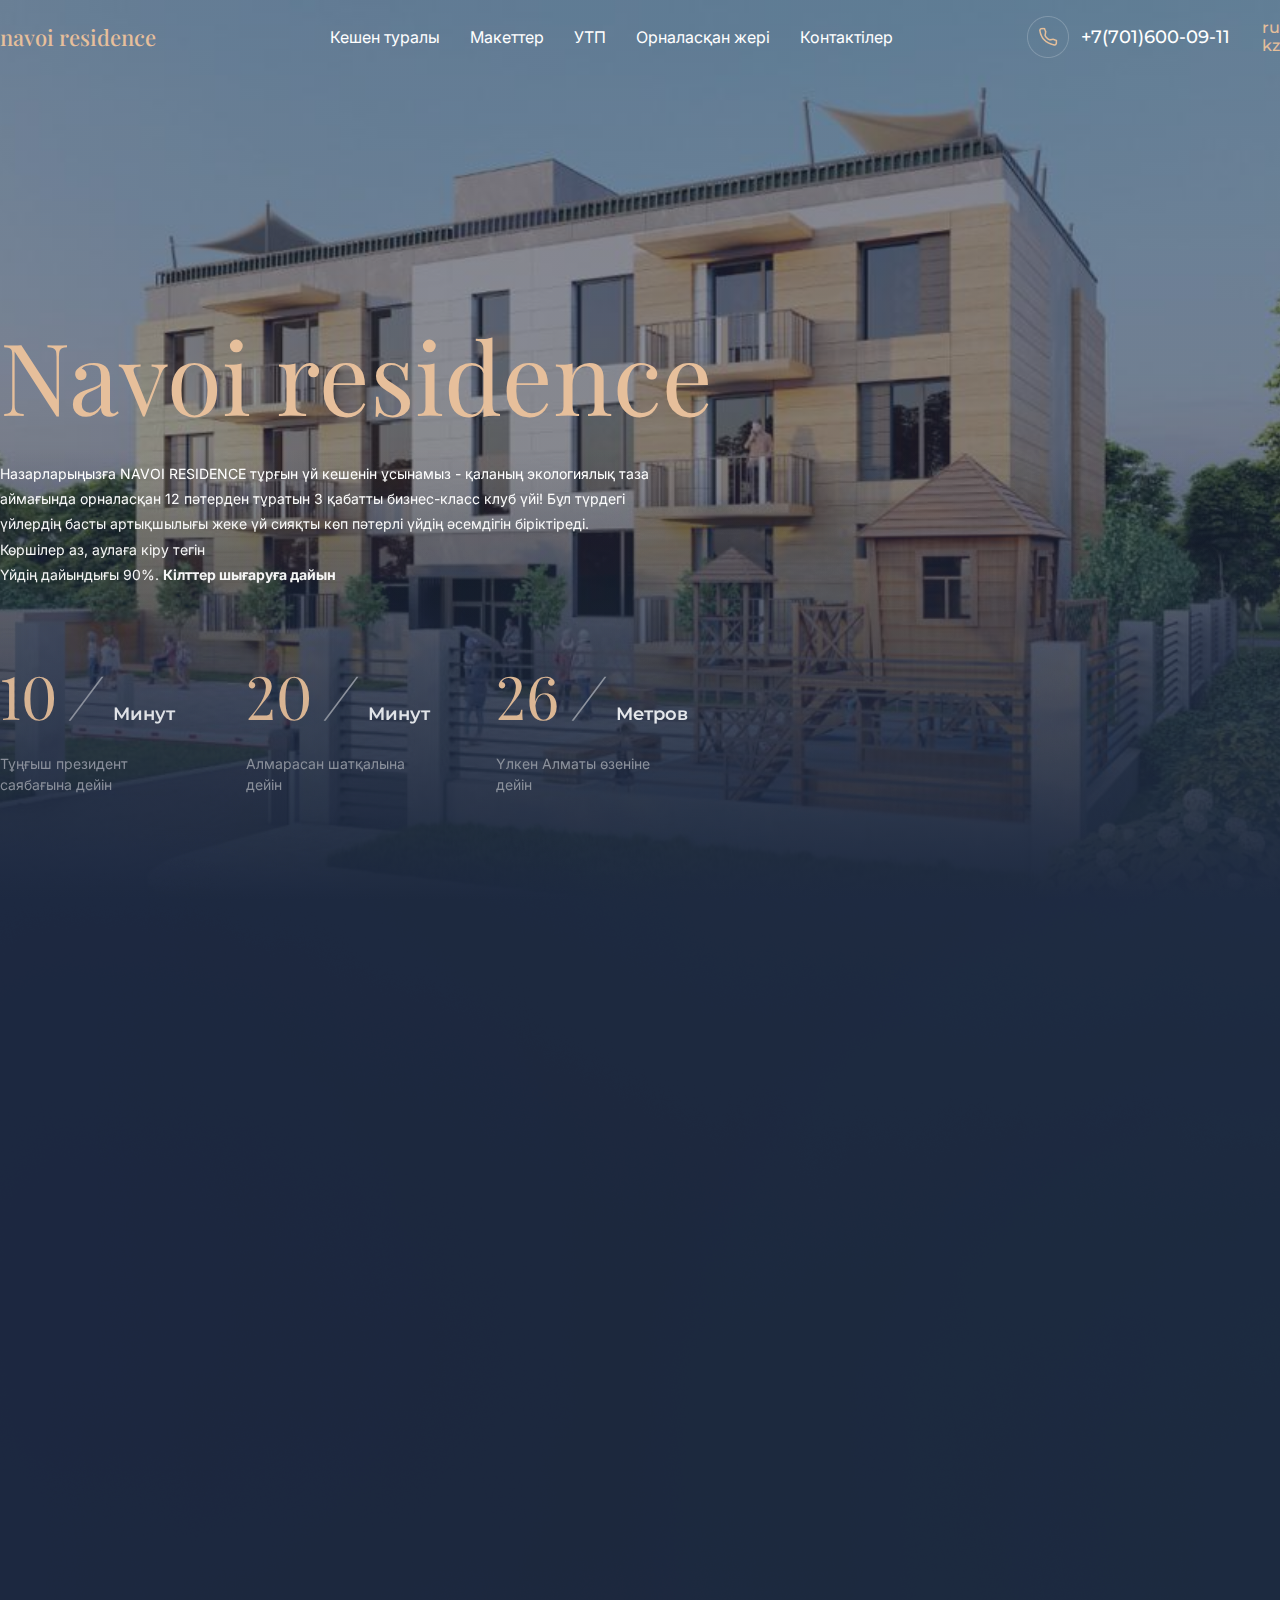
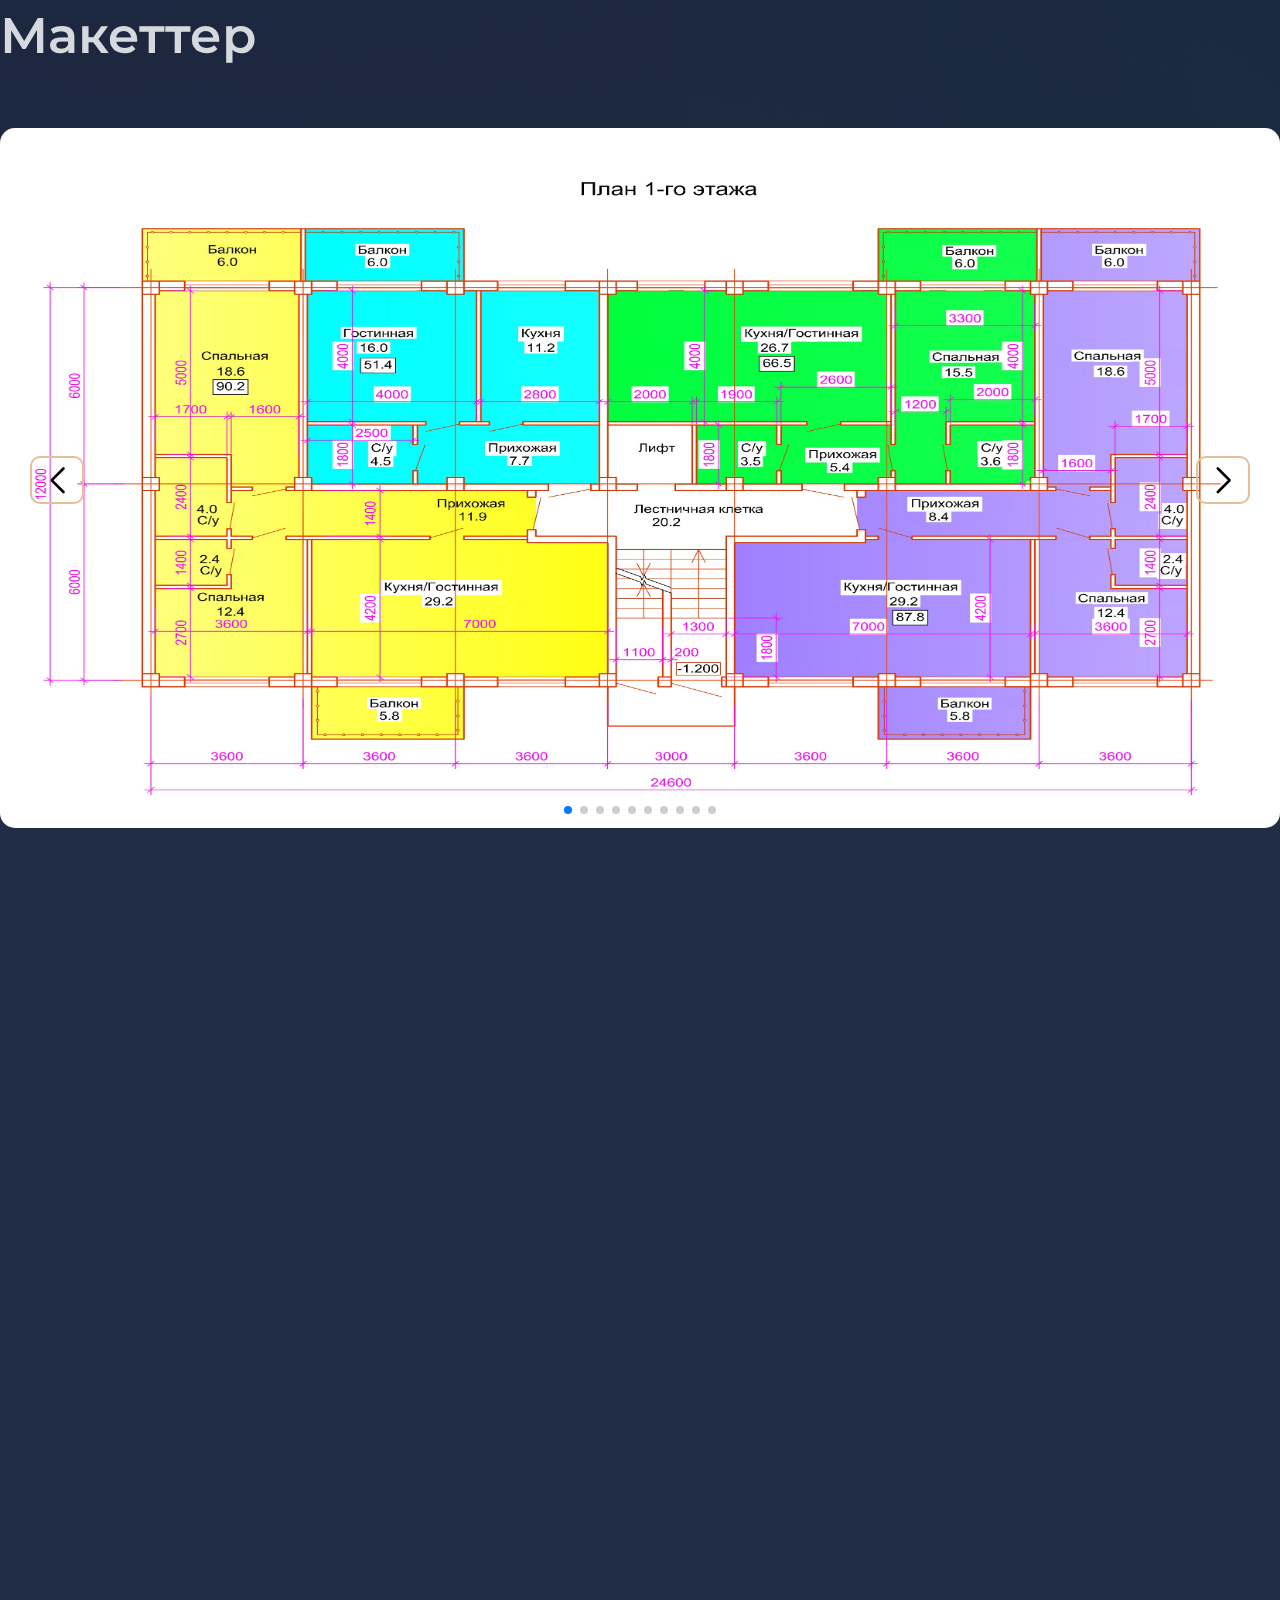
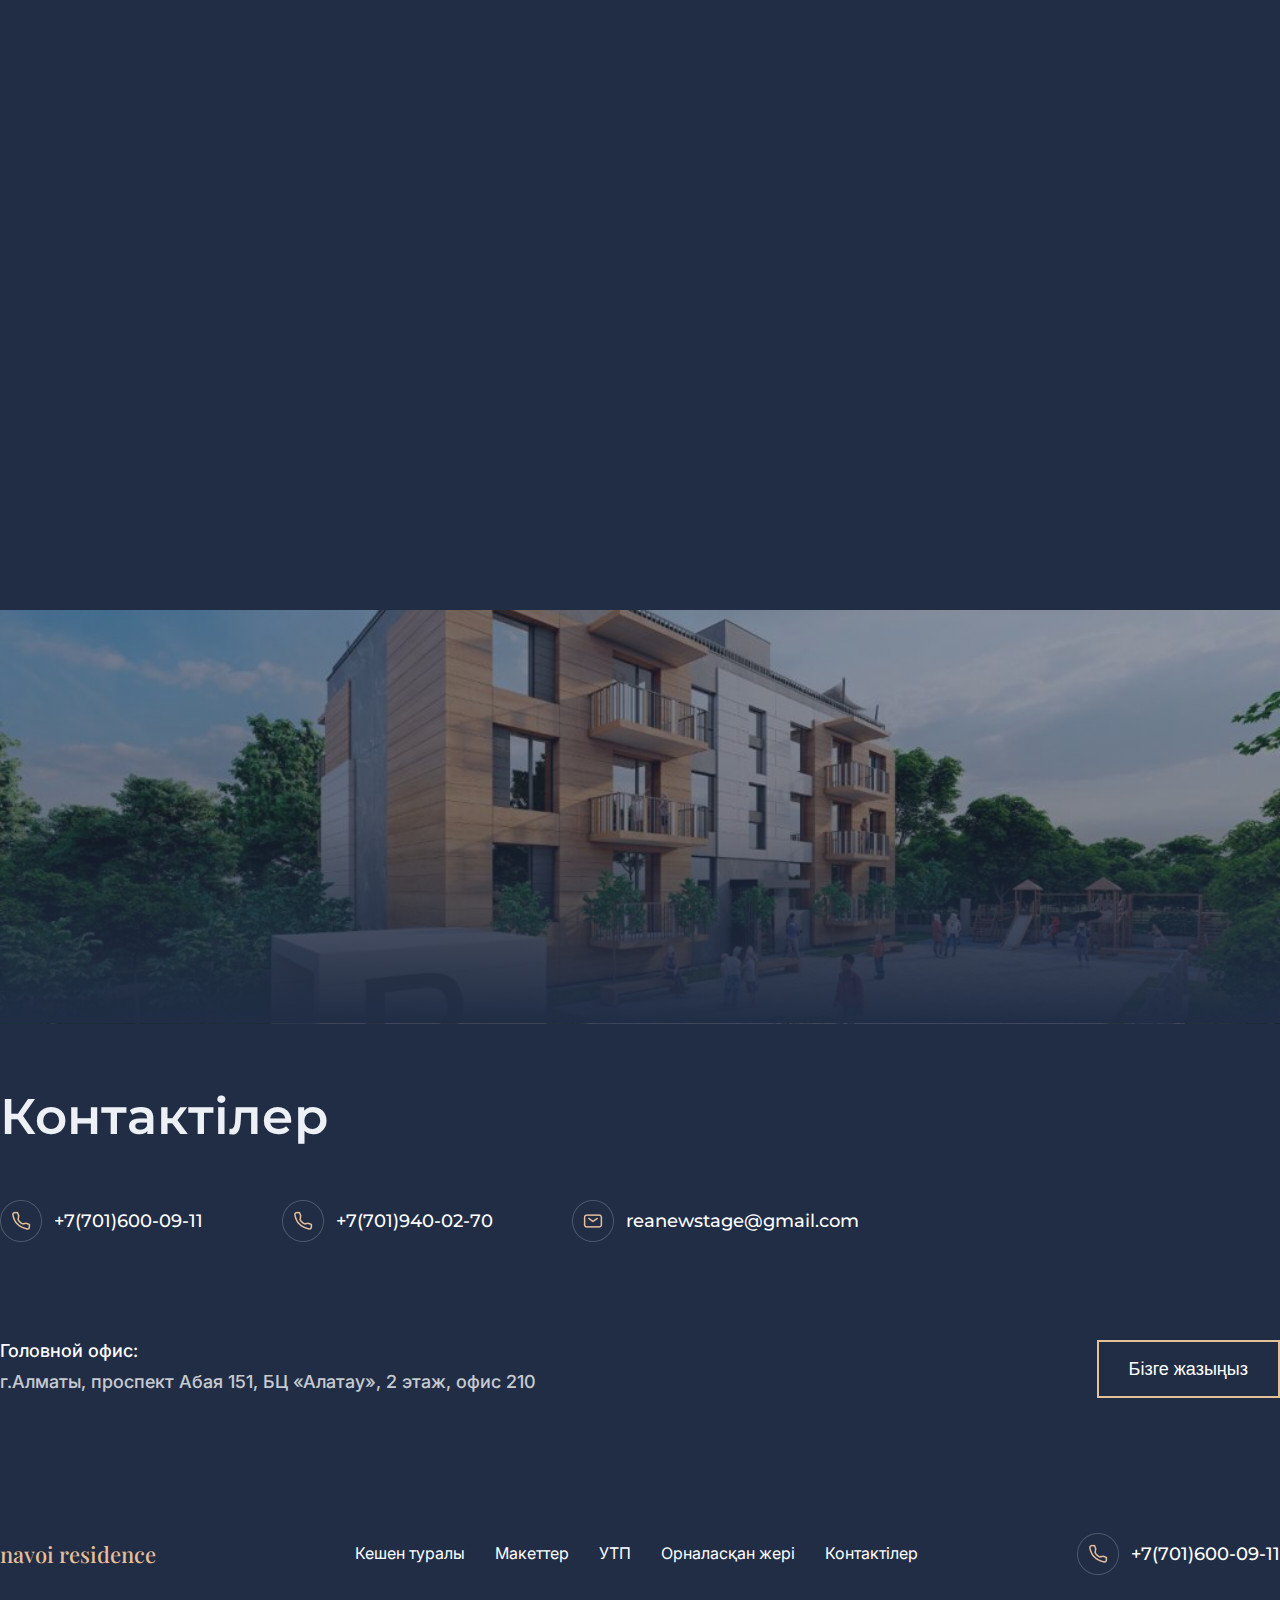
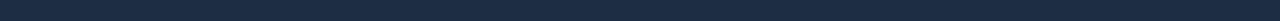
==== indexkz.html @ 72c6cd21 "Add files via upload" ====
<!DOCTYPE html>
<html lang="ru">
<head>
    <meta charset="UTF-8">
    <meta http-equiv="X-UA-Compatible" content="IE=edge">
    <meta name="viewport" content="width=device-width, initial-scale=1.0">
    <title>Жк Navoi residence</title>
    <link href="https://cdn.jsdelivr.net/npm/bootstrap@5.3.0-alpha1/dist/css/bootstrap.min.css" rel="stylesheet" integrity="sha384-GLhlTQ8iRABdZLl6O3oVMWSktQOp6b7In1Zl3/Jr59b6EGGoI1aFkw7cmDA6j6gD" crossorigin="anonymous">
    <link rel="stylesheet" href="https://cdnjs.cloudflare.com/ajax/libs/font-awesome/6.3.0/css/all.min.css" integrity="sha512-SzlrxWUlpfuzQ+pcUCosxcglQRNAq/DZjVsC0lE40xsADsfeQoEypE+enwcOiGjk/bSuGGKHEyjSoQ1zVisanQ==" crossorigin="anonymous" referrerpolicy="no-referrer" />
    <link rel="stylesheet" href="https://cdn.jsdelivr.net/npm/swiper@8/swiper-bundle.min.css"/>
    <link href="https://unpkg.com/aos@2.3.1/dist/aos.css" rel="stylesheet">
    <!--CSS-->
    <link rel="stylesheet" href="./css/main.css">
    <link rel="stylesheet" href="./sourse/css/index.css">
    <link rel="stylesheet" href="./css/inexkz.css">

</head>
<body>
    <main>
        <header>
            <div class="container">
                <div class="navbar">
                    <div class="navbar-logo">
                        <h3>navoi residence</h3>
                    </div>
                    <div class="navbar-links">
                        <ul>
                            <li><a href="#about-us">Кешен туралы</a></li>
                            <li><a href="#layouts">Макеттер</a></li>
                            <li><a href="#utp">УТП</a></li>
                            <li><a href="#map">Орналасқан жері</a></li>
                            <li><a href="#contact">Контактілер</a></li>
                        </ul>
                    </div>
                    <div class="navar-contact">
                        <img src="./img/phone-logo.png" alt="phone logo">
                        <a href="tel: +77016000911">+7(701)600-09-11</a>
                        <div class="select-lang">
                            <div class="lang-ru">
                                <a href="./index.html">ru</a>
                            </div>
                            <div class="lang-kz">
                                <a href="#">kz</a>
                            </div>    
                        </div> 
                    </div>
                </div>
                <nav class="navbar navbar-dark" aria-label="First navbar example">
                    <div class="container-fluid">
                      <a class="navbar-brand" href="#">navoi residence</a>
                      <button class="navbar-toggler collapsed" type="button" data-bs-toggle="collapse" data-bs-target="#navbarsExample01" aria-controls="navbarsExample01" aria-expanded="false" aria-label="Toggle navigation">
                        <span class="navbar-toggler-icon"></span>
                      </button>
                
                      <div class="navbar-collapse collapse" id="navbarsExample01">
                        <ul class="navbar-nav me-auto mb-2">
                          <li class="nav-item">
                            <a class="nav-link active" aria-current="page" href="#about-us">Кешен туралы</a>
                          </li>
                          <li class="nav-item">
                            <a class="nav-link" href="#layouts">Макеттер</a>
                          </li>
                          <li class="nav-item">
                            <a class="nav-link" href="#utp">УТП</a>
                          </li>
                          <li class="nav-item">
                            <a class="nav-link" href="#map">Орналасқан жері</a>
                          </li>
                          <li class="nav-item">
                            <a class="nav-link" href="#contact">Контактілер</a>
                          </li>
                            <div class="navar-contact2">
                                <div class="select-lang">
                                    <div class="lang-ru">
                                        <a href="./index.html">ru</a>
                                    </div>
                                    <div class="lang-kz">
                                        <a href="#">kz</a>
                                    </div>    
                                </div>
                            </div>
                      </div>
                    </div>
                </nav>
            </div>
        </header>

        <div class="container">
            <div class="main-content">
                <div data-aos="fade-up" data-aos-duration="1500">
                    <div class="main-text">
                        <h1>Navoi residence</h1>
                        <p>Назарларыңызға NAVOI RESIDENCE тұрғын үй кешенін ұсынамыз - қаланың экологиялық таза аймағында орналасқан 12 пәтерден тұратын 3 қабатты бизнес-класс клуб үйі! Бұл түрдегі үйлердің басты артықшылығы жеке үй сияқты көп пәтерлі үйдің әсемдігін біріктіреді. Көршілер аз, аулаға кіру тегін<br>Үйдің дайындығы 90%. <b>Кілттер шығаруға дайын</b></p>
                    </div>
                </div>    
                <div class="main-text_about" data-aos="fade-right" data-aos-duration="2000">
                    <div class="main-text-about__group">
                        <h3><span>10</span> <span>/</span> Минут</h3>
                        <p>Тұңғыш президент саябағына дейін</p>
                    </div>
                    <div class="main-text-about__group">
                        <h3><span>20</span> <span>/</span> Минут</h3>
                        <p>Алмарасан шатқалына дейін</p>
                    </div>
                    <div class="main-text-about__group">
                        <h3><span>26</span> <span>/</span> Метров</h3>
                        <p>Үлкен Алматы өзеніне дейін</p>
                    </div>
                </div>
            </div>
        </div>
    </main>

    <section id="about-us">
        <div class="container">
            <div class="title" data-aos="fade-up" data-aos-duration="700">
                <h2>Артықшылықтары</h2>
            </div>
            <div class="about-us_cards" data-aos="fade-up" data-aos-duration="700" data-aos-anchor-placement="bottom-bottom">
                <div class="about-us__card">
                    <img src="./img/parcing-icon.png" alt="">
                    <p>Үлкен жерасты тұрағы</p>
                </div>
                <div class="about-us__card">
                    <img src="./img/house-icon.png" alt="">
                    <p>Сейсмикалық төзімділік 10 балл</p>
                </div>
                <div class="about-us__card">
                    <img src="./img/height-icon.png" alt="">
                    <p>Төбенің биіктігі 3 метр</p>
                </div>
                <div class="about-us__card">
                    <img src="./img/balkon-icon.png" alt="">
                    <p>Үш қабатты әйнек</p>
                </div>
                <div class="about-us__card">
                    <img src="./img/ploshadka-icon.png" alt="">
                    <p>Балалар ойын алаңы</p>
                </div>
                <div class="about-us__card">
                    <img src="./img/lift-icon.png" alt="">
                    <p>Үнсіз жоғары жылдамдықты лифт</p>
                </div>
                <div class="about-us__card">
                    <img src="./img/parking-area.png" alt="">
                    <p>Қонақтардың тұрағы</p>
                </div>
                <div class="about-us__card">
                    <img src="./img/rooftop-icon.png" alt="">
                    <p>Крышадағы барбекю терассасы</p>
                </div>
            </div>
            <div class="about-us_cards2">
                <div class="about-us__card">
                    <img src="./img/parcing-icon.png" alt="">
                    <p>Үлкен жерасты тұрағы</p>
                </div>
                <div class="about-us__card">
                    <img src="./img/house-icon.png" alt="">
                    <p>Сейсмикалық төзімділік 10 балл</p>
                </div>
                <div class="about-us__card">
                    <img src="./img/height-icon.png" alt="">
                    <p>Төбенің биіктігі 3 метр</p>
                </div>
                <div class="about-us__card">
                    <img src="./img/balkon-icon.png" alt="">
                    <p>Үш қабатты әйнек</p>
                </div>
                <div class="about-us__card">
                    <img src="./img/ploshadka-icon.png" alt="">
                    <p>Балалар ойын алаңы</p>
                </div>
                <div class="about-us__card">
                    <img src="./img/lift-icon.png" alt="">
                    <p>Үнсіз жоғары жылдамдықты лифт</p>
                </div>
                <div class="about-us__card">
                    <img src="./img/parking-area.png" alt="">
                    <p>Қонақтардың тұрағы</p>
                </div>
                <div class="about-us__card">
                    <img src="./img/rooftop-icon.png" alt="">
                    <p>Крышадағы барбекю терассасы</p>
                </div>
            </div>
        </div>
        <img src="./img/Ellipse.png" alt="" id="ellipse">
        <img src="./img/Ellipse 2.png" alt="" id="ellipse2">
    </section>

    <section id="layouts">
        <div class="container">
            <div class="title">
                <h2>Макеттер</h2>
            </div>
            <div class="swiper">
                <!-- Additional required wrapper -->
                <div class="swiper-wrapper">
                  <!-- Slides -->
                  <div class="swiper-slide">
                    <img src="./img/1.jpg" alt="">
                  </div>
                  <div class="swiper-slide">
                    <img src="./img/3.jpg" alt="">
                  </div>
                  <div class="swiper-slide">
                    <img src="./img/4.jpg" alt="">
                  </div>
                  <div class="swiper-slide">
                    <img src="./img/5.jpg" alt="">
                  </div>
                  <div class="swiper-slide">
                    <img src="./img/6.jpg" alt="">
                  </div>
                  <div class="swiper-slide">
                    <img src="./img/9.jpg" alt="">
                  </div>
                  <div class="swiper-slide">
                    <img src="./img/10.jpg" alt="">
                  </div>
                  <div class="swiper-slide">
                    <img src="./img/11.jpg" alt="">
                  </div>
                  <div class="swiper-slide">
                    <img src="./img/12.jpg" alt="">
                  </div>
                  <div class="swiper-slide">
                    <img src="./img/План террасы.jpg" alt="">
                  </div>
                </div>
                <!-- If we need pagination -->
                <div class="swiper-pagination"></div>
              
                <!-- If we need navigation buttons -->
                <div class="swiper-button-prev"></div>
                <div class="swiper-button-next"></div>
              </div>
        </div>
    </section>

    <section id="utp">
        <div class="container">
            <div class="utp-content">
                <img src="./img/float-maket-img2.jpg" alt="" data-aos="fade-right" data-aos-duration="2000">
                <div class="utp-text" data-aos="fade-left" data-aos-duration="2000">
                    <h3>Сәуір айының соңына дейін пәтер сатып алғанда, сыйлыққа қойма аласыз!</h3>
                    <a href="#open-modal">
                        <button type="button" data-aos="fade-right" data-aos-duration="6000">Заявка қалдыру</button>
                    </a>    
                </div>
            </div>
        </div>
        <div id="open-modal" class="modal-window">
            <div>
                <a href="#utp" title="Close" class="modal-close"><button type="button" class="btn-close" disabled aria-label="Close"></button></a>
                <img src="./img/float-maket-img1.jpg" alt="">
                <h2>Заявканызды қалдырыныз</h2>
                <form action="">
                    <input type="text" name="Name" placeholder="Сіздің атыңыз">
                    <input type="tel" name="Phone" placeholder="Сіздің нөмірініз">
                    <button type="button">Жіберу</button>
                </form>
            </div>
        </div>  
    </section>

    <section id="map">
        <div class="container">
            <div class="map-content">
                <div class="map-text">
                    <div class="title" data-aos="fade-up" data-aos-duration="700">
                        <h2>Орналасқан жері</h2>
                    </div>
                    <div class="map-subtitle" data-aos="fade-right" data-aos-duration="2000">
                        <h3>Орналасқан жердің артықшылықтары:</h3>
                        <ul>
                            <li>Таза тау ауасы</li>
                            <li>Тыныш аймақ</li>
                            <li>Жазда салқын</li>
                            <li>Элиталық көршілер</li>
                            <li>Қала мен таулардың әдемі көрінісі</li>
                            <li>Қалаға тікелей автобус</li>
                        </ul>
                    </div>
                    <div class="main-text_about" data-aos="fade-up" data-aos-duration="700">
                        <div class="main-text-about__group">
                            <h3><span>10</span> <span>/</span> Минут</h3>
                            <p>Тұңғыш президент саябағына дейін</p>
                        </div>
                        <div class="main-text-about__group">
                            <h3><span>20</span> <span>/</span> Минут</h3>
                            <p>Алмарасан шатқалына дейін</p>
                        </div>
                    </div>
                </div>
                <div class="map">
                    <iframe src="https://yandex.ru/map-widget/v1/?um=constructor%3A94cc46c75f7faea6e677bc8bee99ce0a20a4f9d91b57608607e7896a9cbea584&amp;source=constructor" id="map2" width="600" height="590" style="border-radius: 100%;" frameborder="0"></iframe>
                </div>
            </div>    
        </div>
    </section>

    <section id="form">
        <div class="container">
            <div class="form-content">
                <div class="form-title" data-aos="fade-up" data-aos-duration="800">
                    <h2>Маманнан толық тегін кеңес алуға заявка қалдырыңыз.</h2>
                </div>
                <form action="" data-aos="fade-right" data-aos-duration="1000">
                    <input type="text" name="Name" placeholder="Сіздің атыңыз">
                    <input type="tel" name="Phone" placeholder="Сіздің нөмірініз">
                    <button type="button">Жіберу</button>
                </form>
            </div>
        </div>
    </section>

    <footer id="contact">
        <div class="container">
            <div class="title">
                <h2>Контактілер</h2>
            </div>
            <div class="footer-content">
                <div class="footer-contacts">
                    <div class="contact">
                        <img src="./img/phone-logo.png" alt="phone logo">
                        <a href="tel: +77016000911">+7(701)600-09-11</a>
                    </div>
                    <div class="contact">
                        <img src="./img/phone-logo.png" alt="phone logo">
                        <a href="tel: +77019400270">+7(701)940-02-70</a>
                    </div>
                    <div class="contact">
                        <img src="./img/mail-logo.png" alt="phone logo">
                        <a href="">reanewstage@gmail.com</a>
                    </div>
                </div>
                <div class="footer-subtitle">
                    <div class="footer-adress">
                        <h3>Головной офис:</h3>
                        <p>г.Алматы, проспект Абая 151, БЦ «Алатау», 2 этаж, офис 210</p>
                    </div>
                    <div class="write-us-btn">
                        <a href="https://wa.me/+77016000911?">
                            <button type="button">Бізге жазыңыз</button>
                        </a>    
                    </div>
                </div>
            </div>

            <div class="footer">
                <div class="navbar">
                    <div class="navbar-logo">
                        <h3>navoi residence</h3>
                    </div>
                    <div class="navbar-links">
                        <ul>
                            <li><a href="#about-us">Кешен туралы</a></li>
                            <li><a href="#layouts">Макеттер</a></li>
                            <li><a href="#utp">УТП</a></li>
                            <li><a href="#map">Орналасқан жері</a></li>
                            <li><a href="#contact">Контактілер</a></li>
                        </ul>
                    </div>
                    <div class="navar-contact">
                        <img src="./img/phone-logo.png" alt="phone logo">
                        <a href="tel: +77016000911">+7(701)600-09-11</a>
                    </div>
                </div>
                <nav class="navbar navbar-dark" aria-label="First navbar example">
                    <div class="container-fluid">
                      <a class="navbar-brand" href="#">navoi residence</a>
                      <button class="navbar-toggler collapsed" type="button" data-bs-toggle="collapse" data-bs-target="#navbarsExample01" aria-controls="navbarsExample01" aria-expanded="false" aria-label="Toggle navigation">
                        <span class="navbar-toggler-icon"></span>
                      </button>
                
                      <div class="navbar-collapse collapse" id="navbarsExample01">
                        <ul class="navbar-nav me-auto mb-2">
                            <li class="nav-item">
                                <a class="nav-link active" aria-current="page" href="#about-us">Кешен туралы</a>
                            </li>
                            <li class="nav-item">
                              <a class="nav-link" href="#layouts">Макеттер</a>
                            </li>
                            <li class="nav-item">
                              <a class="nav-link" href="#utp">УТП</a>
                            </li>
                            <li class="nav-item">
                              <a class="nav-link" href="#map">Орналасқан жері</a>
                            </li>
                            <li class="nav-item">
                              <a class="nav-link" href="#contact">Контактілер</a>
                            </li>
                            <div class="navar-contact2">
                                <div class="select-lang">
                                    <div class="lang-ru">
                                        <a href="">ru</a>
                                    </div>
                                    <div class="lang-kz">
                                        <a href="">kz</a>
                                    </div>    
                                </div>
                            </div>
                      </div>
                    </div>
                </nav>
            </div>
        </div>
    </footer>

    <script src="https://cdn.jsdelivr.net/npm/bootstrap@5.3.0-alpha1/dist/js/bootstrap.bundle.min.js" integrity="sha384-w76AqPfDkMBDXo30jS1Sgez6pr3x5MlQ1ZAGC+nuZB+EYdgRZgiwxhTBTkF7CXvN" crossorigin="anonymous"></script>
    <script src="https://cdn.jsdelivr.net/npm/swiper@8/swiper-bundle.min.js"></script>
    <script src="./js/index.js"></script>
    <script src="https://unpkg.com/aos@2.3.1/dist/aos.js"></script>
    <script>
        AOS.init();
    </script>
</body>
</html>
---- css/main.css ----
@import url('https://fonts.googleapis.com/css2?family=Inter&family=Montserrat&family=Playfair+Display:ital@1&display=swap');

html, body {
    overflow-x: hidden;
}

body {
    margin: 0;
    padding: 0;
}

.container {
    width: 100%;
    margin: 0 auto;
}

a {
    text-decoration: none;
}

main {
    background-image: linear-gradient(180deg, rgba(32, 45, 69, 0) 50%, #202D45 100%), linear-gradient(0deg, rgba(32, 45, 69, 0.5), rgba(32, 45, 69, 0.5)), url(../img/float-maket-img1.jpg);
    background-position: center;
    background-size: cover;
    background-repeat: no-repeat;
    height: 100vh;
}

#form {
    background: linear-gradient(180deg, rgba(32, 45, 69, 0) 50%, #202D45 100%), linear-gradient(0deg, rgba(32, 45, 69, 0.5), rgba(32, 45, 69, 0.5)), url(../img/float-maket-img3.jpg);
    background-repeat: no-repeat;
    background-size: cover;
    background-position: center;
}
---- sourse/css/index.css ----
.navbar {
  display: -webkit-box;
  display: -ms-flexbox;
  display: flex;
  -webkit-box-pack: justify;
      -ms-flex-pack: justify;
          justify-content: space-between;
  -webkit-box-align: center;
      -ms-flex-align: center;
          align-items: center;
}

.navbar-dark {
  display: none;
}

.navbar-logo h3 {
  font-family: "Playfair Display";
  font-size: 22px;
  color: #E6BF9B;
  font-weight: 500;
}

.navbar-links ul {
  display: -webkit-box;
  display: -ms-flexbox;
  display: flex;
}
.navbar-links li {
  display: -webkit-box;
  display: -ms-flexbox;
  display: flex;
}
.navbar-links a {
  margin: 0 15px;
  font-family: "Inter";
  font-style: normal;
  font-weight: 400;
  font-size: 16px;
  line-height: 19px;
  color: #FFFFFF;
}
.navbar-links a:hover {
  color: #E5BF9B;
  -webkit-transition: 0.3s;
  transition: 0.3s;
}

.navar-contact {
  display: -webkit-box;
  display: -ms-flexbox;
  display: flex;
  -webkit-box-align: center;
      -ms-flex-align: center;
          align-items: center;
}
.navar-contact a {
  font-family: "Montserrat";
  font-style: normal;
  font-weight: 500;
  font-size: 18px;
  line-height: 22px;
  -webkit-font-feature-settings: "pnum" on, "lnum" on;
          font-feature-settings: "pnum" on, "lnum" on;
  color: #FFFFFF;
  margin-left: 12px;
}
.navar-contact .select-lang {
  margin-left: 20px;
}
.navar-contact .select-lang a {
  font-size: 16px;
  line-height: 1;
  color: #E5BF9B;
}

.main-content {
  margin-top: 26vh;
}
.main-content .main-text {
  color: #FFFFFF;
}
.main-content .main-text h1 {
  font-family: "Playfair Display";
  font-weight: 400;
  font-size: 100px;
  color: #E6BF9B;
  margin-bottom: 20px;
}
.main-content .main-text p {
  font-family: "Inter";
  font-style: normal;
  font-weight: 400;
  font-size: 14px;
  line-height: 180%;
  width: 650px;
}

.main-text_about {
  display: -webkit-box;
  display: -ms-flexbox;
  display: flex;
  margin-top: 50px;
}
.main-text_about .main-text-about__group {
  margin-right: 66px;
}
.main-text_about .main-text-about__group h3 {
  font-family: "Montserrat";
  font-style: normal;
  font-weight: 600;
  font-size: 18px;
  line-height: 18px;
  -webkit-font-feature-settings: "pnum" on, "lnum" on, "case" on;
          font-feature-settings: "pnum" on, "lnum" on, "case" on;
  color: #EDF0F4;
}
.main-text_about .main-text-about__group h3 span:first-child {
  font-family: "Playfair Display";
  font-weight: 400;
  font-size: 60px;
  line-height: 80px;
  color: #E5BF9B;
}
.main-text_about .main-text-about__group h3 span:last-child {
  font-family: "Playfair Display";
  font-style: italic;
  font-weight: 400;
  font-size: 60px;
  line-height: 80px;
  -webkit-font-feature-settings: "case" on;
          font-feature-settings: "case" on;
  color: #949AA5;
  margin: 0 9px;
}
.main-text_about .main-text-about__group p {
  font-family: "Inter";
  font-style: normal;
  font-weight: 400;
  font-size: 14px;
  line-height: 150%;
  color: #949AA5;
  width: 180px;
}

.animate__fadeInLeft {
  -webkit-animation-duration: 2s;
          animation-duration: 2s;
}

#about-us {
  background: #202D45;
}
#about-us #ellipse {
  position: absolute;
  top: 500px;
  left: 0;
}
#about-us #ellipse2 {
  position: absolute;
  top: 600px;
  right: 0;
}

.about-us_cards2 {
  display: none;
}

.about-us_cards {
  display: -webkit-box;
  display: -ms-flexbox;
  display: flex;
  -webkit-box-pack: center;
      -ms-flex-pack: center;
          justify-content: center;
  -ms-flex-wrap: wrap;
      flex-wrap: wrap;
}

.about-us__card {
  text-align: center;
  margin: 50px auto;
}
.about-us__card p {
  width: 260px;
  font-family: "Montserrat";
  font-style: normal;
  font-weight: 600;
  font-size: 20px;
  line-height: 22px;
  color: #EDF0F4;
}
.about-us__card img {
  width: 70px;
}

.title h2 {
  font-family: "Montserrat";
  font-style: normal;
  font-weight: 600;
  font-size: 50px;
  line-height: 85px;
  color: #EDF0F4;
  margin-top: 0;
}

.swiper {
  width: 100%;
  height: 700px;
}
.swiper .swiper-slide img {
  width: 100%;
  height: 700px;
  border-radius: 15px;
}
.swiper .swiper-button-prev, .swiper .swiper-button-next {
  color: black;
  background-color: transparent;
  border: 2px solid #E5BF9B;
  width: 50px;
  border-radius: 10px;
}
.swiper .swiper-button-prev::after, .swiper .swiper-button-next::after {
  font-size: 26px;
  font-weight: 700;
}
.swiper .swiper-button-next {
  margin-right: 20px;
}
.swiper .swiper-button-prev {
  margin-left: 20px;
}

#layouts {
  background-color: #202D45;
  padding: 50px 0;
  padding-bottom: 70px;
}
#layouts .title {
  margin-bottom: 50px;
}

#utp {
  background-color: #202D45;
  padding-bottom: 100px;
}
#utp .title {
  margin-bottom: 50px;
}
#utp .utp-content {
  display: -webkit-box;
  display: -ms-flexbox;
  display: flex;
  -webkit-box-align: center;
      -ms-flex-align: center;
          align-items: center;
}
#utp .utp-content button {
  font-size: 18px;
  line-height: 18px;
  border: 2px solid #E6BF9B;
  background: transparent;
  color: #FFFFFF;
  padding: 18px 30px;
  -webkit-font-feature-settings: "pnum" on, "lnum" on;
          font-feature-settings: "pnum" on, "lnum" on;
  margin: 20px 0 5px 0;
}
#utp .utp-text {
  color: #FFFFFF;
  font-family: "Montserrat";
  width: 600px;
  margin-left: 70px;
}
#utp .utp-text h3 {
  margin-top: 0;
  font-size: 40px;
  font-weight: 600;
  width: 450px;
}
#utp img {
  width: 750px;
  height: 500px;
  margin-left: 0;
}
#utp .d-flex {
  display: -webkit-box;
  display: -ms-flexbox;
  display: flex;
}
#utp .modal-window {
  position: fixed;
  background-color: rgba(255, 255, 255, 0.25);
  top: 0;
  right: 0;
  bottom: 0;
  left: 0;
  z-index: 999;
  visibility: hidden;
  opacity: 0;
  pointer-events: none;
  -webkit-transition: all 0.3s;
  transition: all 0.3s;
}
#utp .modal-window:target {
  visibility: visible;
  opacity: 1;
  pointer-events: auto;
}
#utp .modal-window > div {
  width: 400px;
  position: absolute;
  top: 50%;
  left: 50%;
  -webkit-transform: translate(-50%, -50%);
          transform: translate(-50%, -50%);
  padding: 2em;
  background: white;
}
#utp .modal-window img {
  width: 300px;
  height: 300px;
  border-radius: 50%;
  margin-top: -200px;
  margin-left: 15px;
}
#utp .modal-window h2 {
  font-family: "Montserrat";
  font-style: normal;
  font-weight: 600;
  font-size: 50px;
  line-height: 55px;
  text-align: center;
  color: #FFFFFF;
  margin-top: 0;
  margin-bottom: 25px;
}
#utp .modal-window form {
  text-align: center;
}
#utp .modal-window form input {
  width: 300px;
  height: 58px;
  background: rgba(255, 255, 255, 0.2);
  -webkit-backdrop-filter: blur(22px);
          backdrop-filter: blur(22px);
  border-radius: 5px;
  outline: 0;
  border: 0;
  padding-left: 20px;
  margin-bottom: 12px;
  color: #FFFFFF;
}
#utp .modal-window form input::-webkit-input-placeholder {
  font-family: "Montserrat";
  font-style: normal;
  font-weight: 500;
  font-size: 18px;
  line-height: 18px;
  color: #FFFFFF;
}
#utp .modal-window form input::-moz-placeholder {
  font-family: "Montserrat";
  font-style: normal;
  font-weight: 500;
  font-size: 18px;
  line-height: 18px;
  color: #FFFFFF;
}
#utp .modal-window form input:-ms-input-placeholder {
  font-family: "Montserrat";
  font-style: normal;
  font-weight: 500;
  font-size: 18px;
  line-height: 18px;
  color: #FFFFFF;
}
#utp .modal-window form input::-ms-input-placeholder {
  font-family: "Montserrat";
  font-style: normal;
  font-weight: 500;
  font-size: 18px;
  line-height: 18px;
  color: #FFFFFF;
}
#utp .modal-window form input::placeholder {
  font-family: "Montserrat";
  font-style: normal;
  font-weight: 500;
  font-size: 18px;
  line-height: 18px;
  color: #FFFFFF;
}
#utp .modal-window form button {
  width: 300px;
  height: 58px;
  background: #FFFFFF;
  -webkit-backdrop-filter: blur(22px);
          backdrop-filter: blur(22px);
  border-radius: 5px;
  border: 0;
  font-family: "Montserrat";
  font-style: normal;
  font-weight: 600;
  font-size: 18px;
  line-height: 18px;
  text-align: center;
  color: #212D45;
  margin-bottom: 50px;
}
#utp .modal-close {
  color: #FFFFFF;
  font-family: "Montserrat";
  line-height: 50px;
  font-size: 30px;
  position: absolute;
  right: 0;
  text-align: center;
  top: 10px;
  width: 70px;
  text-decoration: none;
}
#utp .modal-close:hover {
  color: black;
}
#utp .modal-window > div {
  background: -webkit-gradient(linear, left top, left bottom, from(rgba(102, 130, 155, 0.99)), to(#BDCDDC));
  background: linear-gradient(180deg, rgba(102, 130, 155, 0.99) 0%, #BDCDDC 100%);
  border-radius: 40px;
}
#utp .modal-window div:not(:last-of-type) {
  margin-bottom: 15px;
}

#map {
  background-color: #202D45;
  padding-bottom: 100px;
}
#map .map-text {
  color: #FFFFFF;
  margin-top: 50px;
}
#map .map-text .map-subtitle {
  width: 450px;
}
#map .map-text .map-subtitle h3 {
  font-family: "Montserrat";
  font-style: normal;
  font-weight: 600;
  font-size: 22px;
  line-height: 18px;
  color: #FFFFFF;
}
#map .map-text .map-subtitle li {
  font-family: "Inter";
  font-style: normal;
  font-weight: 400;
  font-size: 18px;
  line-height: 180%;
  color: #FFFFFF;
}
#map .map-content {
  display: -webkit-box;
  display: -ms-flexbox;
  display: flex;
}
#map .map {
  margin-left: 80px;
}
#map .main-text_about {
  margin-top: 30px;
}
#map .main-text-about__group h3 {
  font-family: "Montserrat";
  font-style: normal;
  font-weight: 600;
  font-size: 18px;
  line-height: 18px;
  -webkit-font-feature-settings: "pnum" on, "lnum" on, "case" on;
          font-feature-settings: "pnum" on, "lnum" on, "case" on;
  color: #EDF0F4;
  margin-bottom: 0;
}
#map .main-text-about__group h3 span:first-child {
  font-family: "Playfair Display";
  font-weight: 400;
  font-size: 50px;
  line-height: 80px;
  color: #E5BF9B;
}
#map .main-text-about__group h3 span:last-child {
  font-family: "Playfair Display";
  font-style: italic;
  font-weight: 400;
  font-size: 50px;
  line-height: 80px;
  -webkit-font-feature-settings: "case" on;
          font-feature-settings: "case" on;
  color: #949AA5;
  margin: 0 9px;
}
#map .main-text-about__group p {
  margin-top: 0;
}

#form {
  padding: 80px 0;
}
#form .form-title {
  font-family: "Montserrat";
  font-style: normal;
  font-weight: 600;
  font-size: 30px;
  line-height: 40px;
  color: #EDF0F4;
  text-align: center;
  margin-bottom: 80px;
  margin-top: 0;
}
#form form {
  display: -webkit-box;
  display: -ms-flexbox;
  display: flex;
  -webkit-box-pack: center;
      -ms-flex-pack: center;
          justify-content: center;
}
#form form input {
  width: 280px;
  height: 50px;
  border-radius: 15px;
  margin-right: 40px;
  border: 2px solid #E5BF9B;
  background: transparent;
  outline: none;
  color: #FFFFFF;
  padding-left: 20px;
}
#form form input::-webkit-input-placeholder {
  font-family: "Inter";
  font-style: normal;
  font-weight: 400;
  font-size: 14px;
  line-height: 150%;
  color: #BCC1C9;
}
#form form input::-moz-placeholder {
  font-family: "Inter";
  font-style: normal;
  font-weight: 400;
  font-size: 14px;
  line-height: 150%;
  color: #BCC1C9;
}
#form form input:-ms-input-placeholder {
  font-family: "Inter";
  font-style: normal;
  font-weight: 400;
  font-size: 14px;
  line-height: 150%;
  color: #BCC1C9;
}
#form form input::-ms-input-placeholder {
  font-family: "Inter";
  font-style: normal;
  font-weight: 400;
  font-size: 14px;
  line-height: 150%;
  color: #BCC1C9;
}
#form form input::placeholder {
  font-family: "Inter";
  font-style: normal;
  font-weight: 400;
  font-size: 14px;
  line-height: 150%;
  color: #BCC1C9;
}
#form form button {
  width: 200px;
  height: 55px;
  border-radius: 15px;
  font-family: "Montserrat";
  font-style: normal;
  font-size: 18px;
  line-height: 18px;
  -webkit-font-feature-settings: "pnum" on, "lnum" on;
          font-feature-settings: "pnum" on, "lnum" on;
  color: #FFFFFF;
  background-color: transparent;
  border: 2px solid #E5BF9B;
}

footer {
  background-color: #202D45;
  padding: 50px 0 30px 0;
}
footer .footer-contacts {
  display: -webkit-box;
  display: -ms-flexbox;
  display: flex;
}
footer .footer-contacts .contact {
  display: -webkit-box;
  display: -ms-flexbox;
  display: flex;
  -webkit-box-align: center;
      -ms-flex-align: center;
          align-items: center;
  margin-right: 79px;
}
footer .footer-contacts .contact img {
  margin-right: 12px;
}
footer .footer-contacts .contact a {
  font-family: "Montserrat";
  font-style: normal;
  font-weight: 500;
  font-size: 18px;
  line-height: 22px;
  -webkit-font-feature-settings: "pnum" on, "lnum" on;
          font-feature-settings: "pnum" on, "lnum" on;
  color: #FFFFFF;
}
footer .footer-subtitle {
  display: -webkit-box;
  display: -ms-flexbox;
  display: flex;
  -webkit-box-pack: justify;
      -ms-flex-pack: justify;
          justify-content: space-between;
  -webkit-box-align: center;
      -ms-flex-align: center;
          align-items: center;
}
footer .footer-adress {
  width: 540px;
  margin-top: 80px;
}
footer .footer-adress h3 {
  font-family: "Inter";
  font-style: normal;
  font-weight: 500;
  font-size: 18px;
  color: #FFFFFF;
  margin-bottom: 0;
}
footer .footer-adress p {
  font-family: "Inter";
  font-style: normal;
  font-weight: 500;
  font-size: 18px;
  line-height: 180%;
  color: #FFFFFF;
  opacity: 0.75;
  margin-top: 5px;
}
footer .write-us-btn button {
  font-size: 18px;
  line-height: 18px;
  border: 2px solid #E6BF9B;
  background: transparent;
  color: #FFFFFF;
  padding: 18px 30px;
  -webkit-font-feature-settings: "pnum" on, "lnum" on;
          font-feature-settings: "pnum" on, "lnum" on;
  margin-top: 80px;
}
footer .footer {
  margin-top: 100px;
}

@media (max-width: 600px) {
  .navbar-links, .navar-contact, .navbar-logo {
    display: none;
  }
  main {
    height: 100%;
  }
  .navbar {
    font-family: "Inter";
  }
  .navbar-brand {
    color: #E5BF9B;
  }
  .nav-link {
    padding: 3px 0;
  }
  .navar-contact2 .select-lang a {
    font-size: 16px;
    color: #E5BF9B;
  }
  .navbar-dark {
    display: block;
  }
  .main-content {
    margin-top: 15vh;
  }
  .main-content .main-text h1 {
    font-size: 46px;
  }
  .main-content .main-text p {
    width: 100%;
    font-size: 13px;
  }
  .main-content .main-text_about {
    display: -webkit-box;
    display: -ms-flexbox;
    display: flex;
    -ms-flex-wrap: wrap;
        flex-wrap: wrap;
    -webkit-box-pack: center;
        -ms-flex-pack: center;
            justify-content: center;
    margin-top: 10px;
  }
  .main-content .main-text_about .main-text-about__group {
    margin-right: 0;
  }
  .main-content .main-text_about .main-text-about__group h3 {
    font-family: "Montserrat";
    font-style: normal;
    font-weight: 600;
    font-size: 16px;
    line-height: 16px;
    -webkit-font-feature-settings: "pnum" on, "lnum" on, "case" on;
            font-feature-settings: "pnum" on, "lnum" on, "case" on;
    color: #EDF0F4;
    margin-bottom: 0;
  }
  .main-content .main-text_about .main-text-about__group h3 span:first-child {
    font-family: "Playfair Display";
    font-weight: 400;
    font-size: 40px;
    line-height: 80px;
    color: #E5BF9B;
  }
  .main-content .main-text_about .main-text-about__group h3 span:last-child {
    font-family: "Playfair Display";
    font-style: italic;
    font-weight: 400;
    font-size: 40px;
    line-height: 80px;
    -webkit-font-feature-settings: "case" on;
            font-feature-settings: "case" on;
    color: #949AA5;
    margin: 0 9px;
  }
  .main-content .main-text_about .main-text-about__group p {
    font-family: "Inter";
    font-style: normal;
    font-weight: 400;
    font-size: 14px;
    line-height: 18px;
    color: #949AA5;
    width: 165px;
    text-align: center;
  }
  .about-us_cards {
    display: none;
  }
  .about-us_cards2 {
    display: -webkit-box;
    display: -ms-flexbox;
    display: flex;
    -ms-flex-wrap: wrap;
        flex-wrap: wrap;
  }
  #about-us #ellipse2, #ellipse {
    display: none;
  }
  .title h2 {
    font-size: 30px;
  }
  #about-us .title h2 {
    padding-top: 40px;
  }
  #about-us .about-us_cards2 .about-us__card img {
    width: 64px;
  }
  #about-us .about-us_cards2 .about-us__card p {
    font-size: 18px;
    width: 200px;
  }
  #about-us .about-us_cards2 .about-us__card {
    margin: 30px auto;
  }
  #layouts {
    padding: 20px 0;
  }
  #layouts .title {
    margin-bottom: 20px;
  }
  .swiper .swiper-slide img {
    height: 300px;
  }
  .swiper {
    height: 300px;
  }
  .swiper .swiper-button-prev {
    margin-left: 10px;
  }
  .swiper .swiper-button-next {
    margin-right: 10px;
  }
  #utp img {
    width: 100%;
    height: auto;
  }
  #utp .utp-content {
    display: block;
  }
  #utp .utp-text {
    margin-left: 0;
    margin-top: 20px;
    width: 100%;
    text-align: center;
  }
  #utp .utp-text h3 {
    font-size: 26px;
    width: 100%;
    text-align: center;
  }
  #utp .utp-content button {
    margin-top: 10px;
  }
  #utp .title {
    margin-bottom: 20px;
    padding-top: 30px;
  }
  #utp {
    padding-bottom: 20px;
  }
  #map {
    padding-bottom: 50px;
  }
  #map .map-text .map-subtitle {
    width: 100%;
  }
  #map .map-text .map-subtitle h3 {
    font-size: 18px;
    line-height: 25px;
  }
  #map .map-text .map-subtitle li {
    font-size: 17px;
    line-height: 120%;
    color: #BCC1C9;
  }
  #map2 {
    width: 400px;
    height: 400px;
  }
  #map .map-content {
    display: block;
  }
  #map .map-text {
    margin-top: 0;
    padding-top: 30px;
  }
  #map .map {
    margin: 0;
    margin-left: -10px;
  }
  #map .main-text_about {
    margin-top: 10px;
    -webkit-box-pack: center;
        -ms-flex-pack: center;
            justify-content: center;
  }
  #map .main-text_about .main-text-about__group {
    margin-right: 0;
  }
  #map .main-text_about .main-text-about__group h3 {
    font-family: "Montserrat";
    font-style: normal;
    font-weight: 600;
    font-size: 16px;
    line-height: 16px;
    -webkit-font-feature-settings: "pnum" on, "lnum" on, "case" on;
            font-feature-settings: "pnum" on, "lnum" on, "case" on;
    color: #EDF0F4;
    margin-bottom: 0;
  }
  #map .main-text_about .main-text-about__group h3 span:first-child {
    font-family: "Playfair Display";
    font-weight: 400;
    font-size: 40px;
    line-height: 80px;
    color: #E5BF9B;
  }
  #map .main-text_about .main-text-about__group h3 span:last-child {
    font-family: "Playfair Display";
    font-style: italic;
    font-weight: 400;
    font-size: 40px;
    line-height: 80px;
    -webkit-font-feature-settings: "case" on;
            font-feature-settings: "case" on;
    color: #949AA5;
    margin: 0 9px;
  }
  #map .main-text_about .main-text-about__group p {
    font-family: "Inter";
    font-style: normal;
    font-weight: 400;
    font-size: 14px;
    line-height: 18px;
    color: #949AA5;
    width: 165px;
    text-align: center;
  }
  #form .form-title {
    margin-bottom: 50px;
  }
  #form form {
    display: block;
    text-align: center;
  }
  #form form input {
    margin-right: 0;
    margin-bottom: 12px;
  }
  #form form button {
    width: 280px;
    height: 50px;
    margin-top: 13px;
  }
  footer {
    padding: 10px 0;
  }
  footer .footer-contacts {
    display: block;
  }
  footer .footer-contacts .contact {
    margin-bottom: 15px;
  }
  footer .footer-subtitle {
    display: block;
  }
  footer .footer-adress {
    width: 100%;
  }
  footer .write-us-btn button {
    margin-top: 20px;
  }
  #utp .modal-window > div {
    width: 300px;
  }
  #utp .modal-window img {
    width: 200px;
    height: 200px;
    margin-top: -150px;
  }
  #utp .modal-window h2 {
    font-size: 40px;
    line-height: 1;
  }
  #utp .modal-window form input {
    width: 230px;
    height: 50px;
  }
  #utp .modal-window form button {
    width: 230px;
    height: 50px;
    margin-bottom: 30px;
  }
}
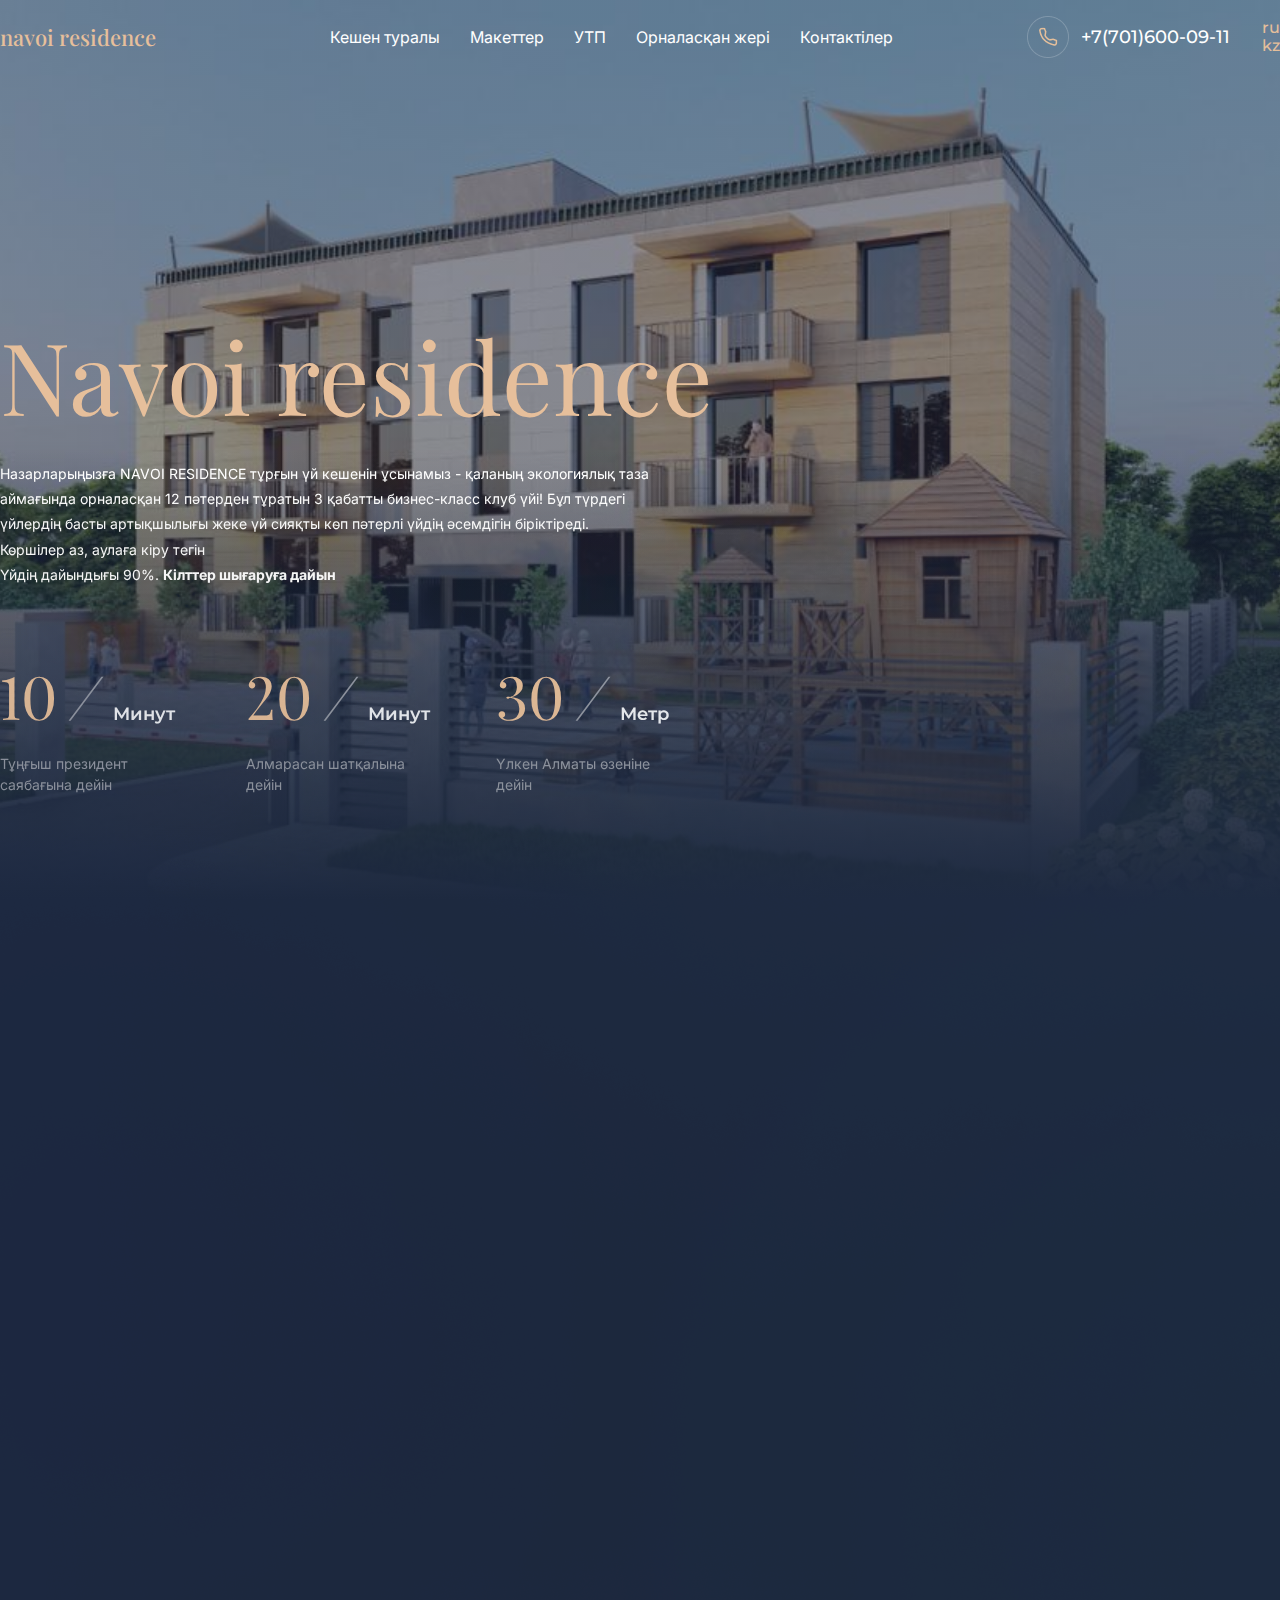
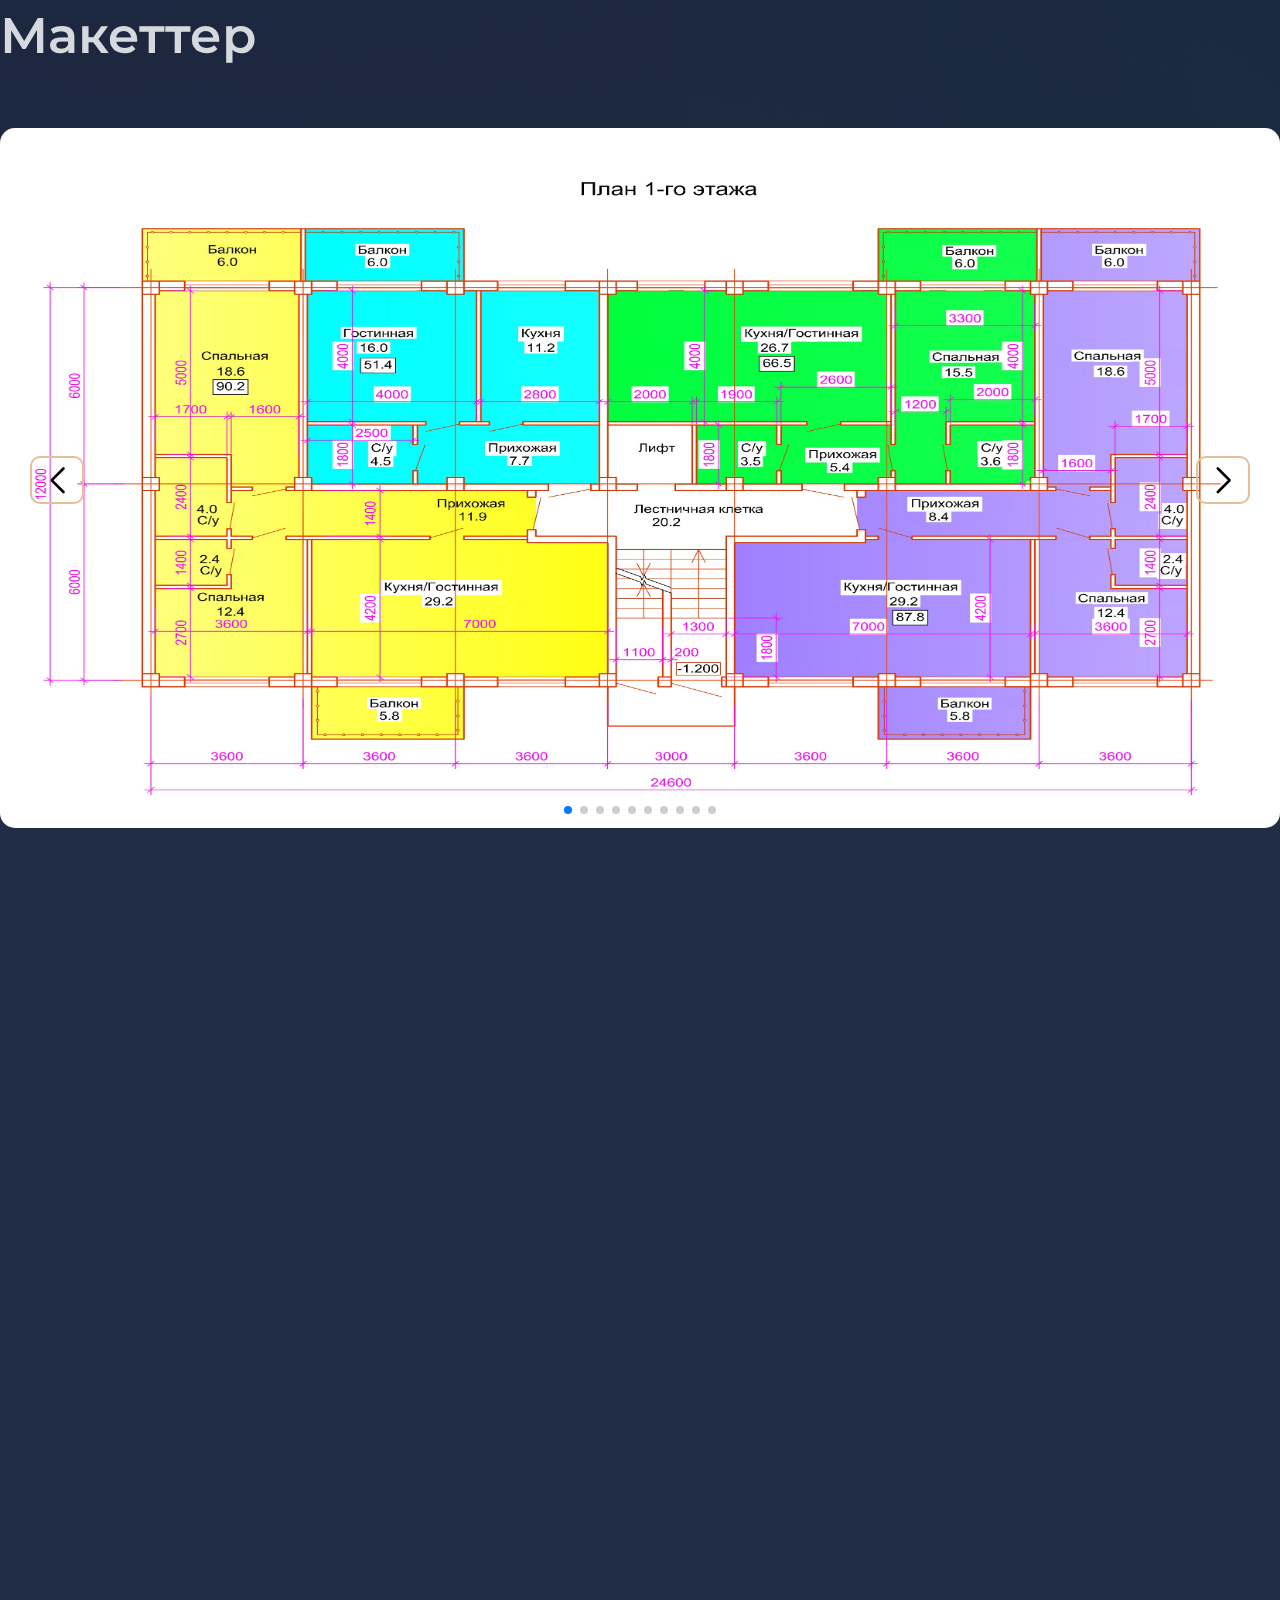
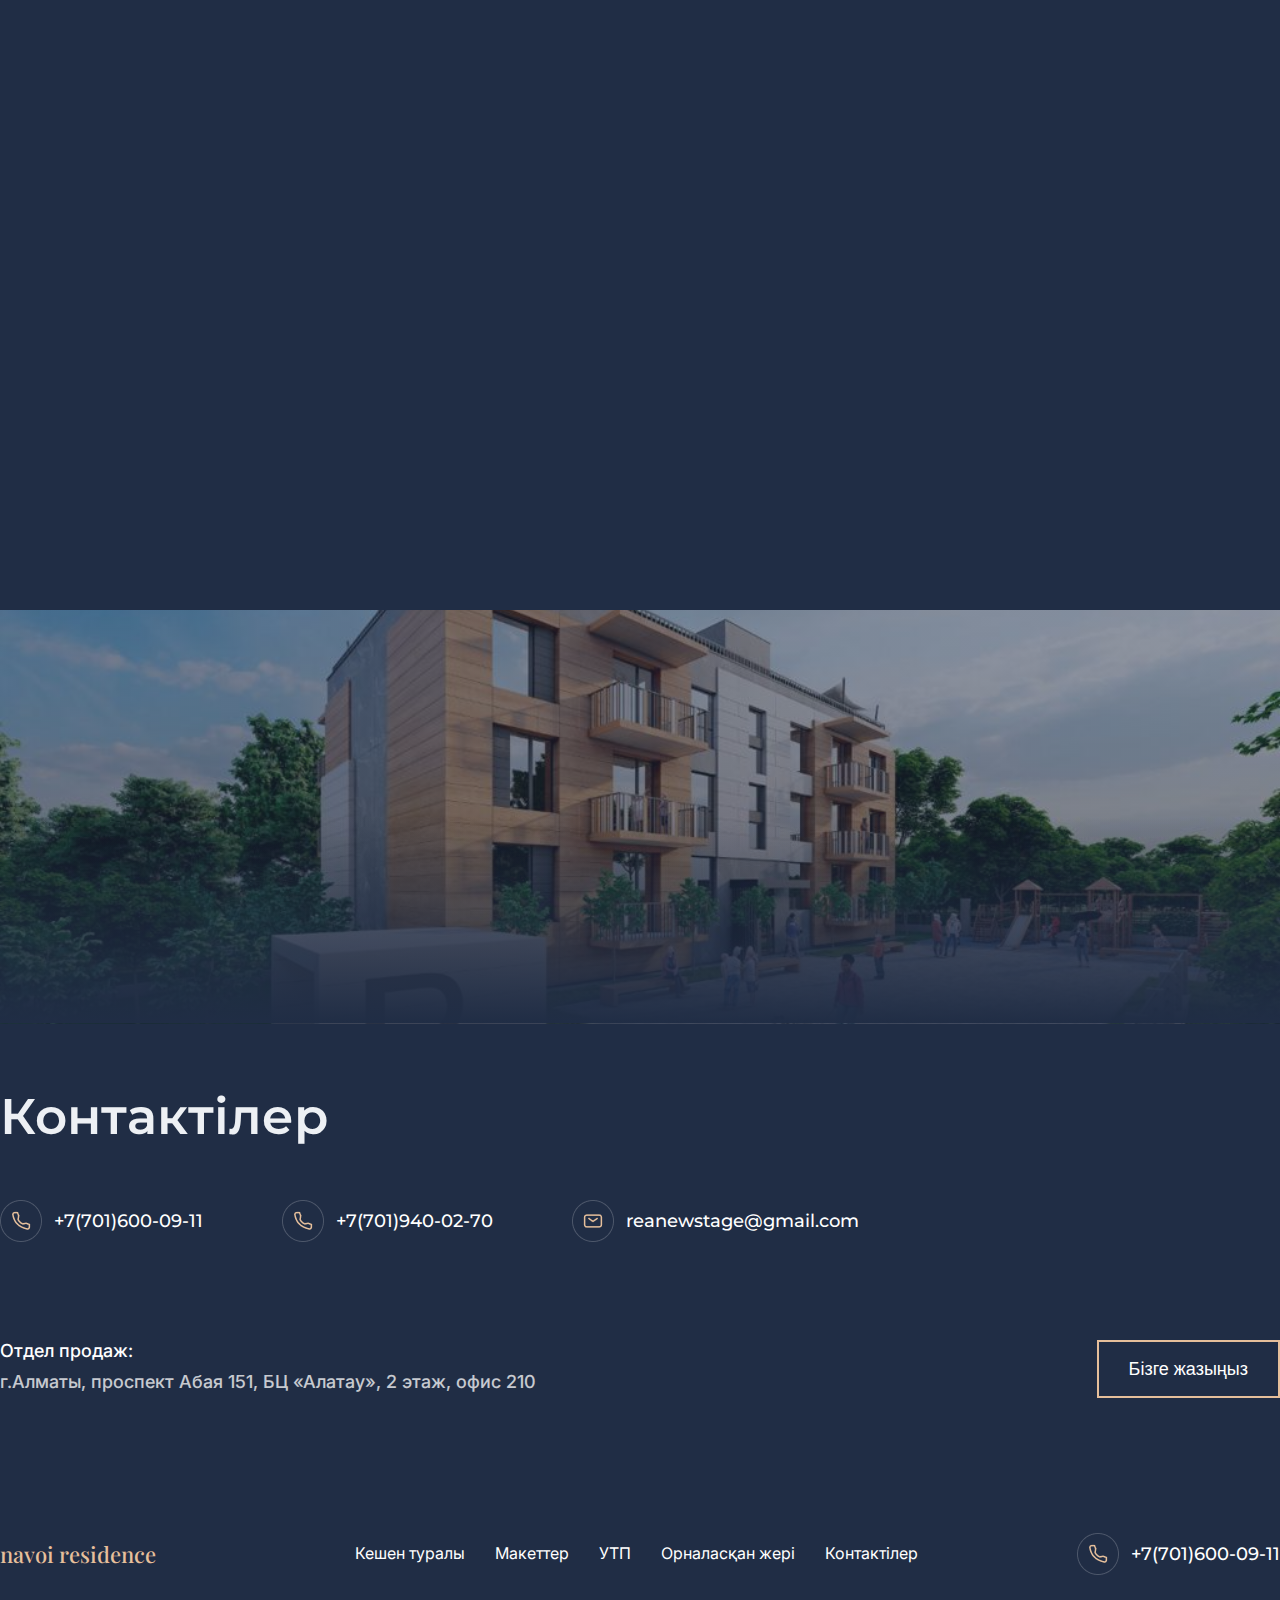
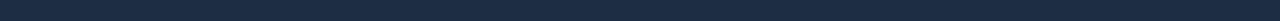
==== commit 31105702: "Add files via upload" ====
--- a/indexkz.html
+++ b/indexkz.html
@@ -103,7 +103,7 @@
                         <p>Алмарасан шатқалына дейін</p>
                     </div>
                     <div class="main-text-about__group">
-                        <h3><span>26</span> <span>/</span> Метров</h3>
+                        <h3><span>30</span> <span>/</span> Метр</h3>
                         <p>Үлкен Алматы өзеніне дейін</p>
                     </div>
                 </div>
@@ -256,10 +256,10 @@
                 <a href="#utp" title="Close" class="modal-close"><button type="button" class="btn-close" disabled aria-label="Close"></button></a>
                 <img src="./img/float-maket-img1.jpg" alt="">
                 <h2>Заявканызды қалдырыныз</h2>
-                <form action="">
+                <form id="myForm" onsubmit="event.preventDefault()">
                     <input type="text" name="Name" placeholder="Сіздің атыңыз">
                     <input type="tel" name="Phone" placeholder="Сіздің нөмірініз">
-                    <button type="button">Жіберу</button>
+                    <button type="button" onclick="SubForm()">Жіберу</button>
                 </form>
             </div>
         </div>  
@@ -307,10 +307,10 @@
                 <div class="form-title" data-aos="fade-up" data-aos-duration="800">
                     <h2>Маманнан толық тегін кеңес алуға заявка қалдырыңыз.</h2>
                 </div>
-                <form action="" data-aos="fade-right" data-aos-duration="1000">
+                <form id="myForm2" data-aos="fade-right" data-aos-duration="1000" onsubmit="event.preventDefault()">
                     <input type="text" name="Name" placeholder="Сіздің атыңыз">
                     <input type="tel" name="Phone" placeholder="Сіздің нөмірініз">
-                    <button type="button">Жіберу</button>
+                    <button type="button" onclick="SubForm2()">Жіберу</button>
                 </form>
             </div>
         </div>
@@ -338,7 +338,7 @@
                 </div>
                 <div class="footer-subtitle">
                     <div class="footer-adress">
-                        <h3>Головной офис:</h3>
+                        <h3>Отдел продаж:</h3>
                         <p>г.Алматы, проспект Абая 151, БЦ «Алатау», 2 этаж, офис 210</p>
                     </div>
                     <div class="write-us-btn">
@@ -395,10 +395,10 @@
                             <div class="navar-contact2">
                                 <div class="select-lang">
                                     <div class="lang-ru">
-                                        <a href="">ru</a>
+                                        <a href="index.html">ru</a>
                                     </div>
                                     <div class="lang-kz">
-                                        <a href="">kz</a>
+                                        <a href="#">kz</a>
                                     </div>    
                                 </div>
                             </div>
@@ -416,5 +416,46 @@
     <script>
         AOS.init();
     </script>
+    <script
+		src="https://code.jquery.com/jquery-3.4.1.js"
+		integrity="sha256-WpOohJOqMqqyKL9FccASB9O0KwACQJpFTUBLTYOVvVU="
+		crossorigin="anonymous">
+    </script>
+	<script>
+		function SubForm (){
+			$.ajax({
+				url:"https://api.apispreadsheets.com/data/5Mycu9XW2SWKTOJI/",
+				type:"post",
+				data:$("#myForm").serializeArray(),
+				success: function(){
+					alert("Деректер сәтті жіберілді! Кері байланыс күтіңіз :)")
+                    $("#myForm").trigger('reset');
+				},
+				error: function(){
+					alert("Бірдеңе дұрыс болмады, қайталап көріңіз :(")
+				}
+			});
+		}
+	</script>
+    <script
+		src="https://code.jquery.com/jquery-3.4.1.js"
+		integrity="sha256-WpOohJOqMqqyKL9FccASB9O0KwACQJpFTUBLTYOVvVU="
+		crossorigin="anonymous"></script>
+	<script>
+		function SubForm2 (){
+			$.ajax({
+				url:"https://api.apispreadsheets.com/data/eukWOMEX85DKXWP1/",
+				type:"post",
+				data:$("#myForm2").serializeArray(),
+				success: function(){
+					alert("Деректер сәтті жіберілді! Кері байланыс күтіңіз :)")
+                    $("#myForm2").trigger('reset');
+				},
+				error: function(){
+					alert("Бірдеңе дұрыс болмады, қайталап көріңіз :(")
+				}
+			});
+		}
+	</script>
 </body>
 </html>--- a/css/inexkz.css
+++ b/css/inexkz.css
@@ -0,0 +1,9 @@
+#utp .modal-window h2 {
+    font-size: 40px;
+}
+
+@media (max-width: 600px) {
+    #utp .modal-window h2 {
+        font-size: 30px;
+    }
+}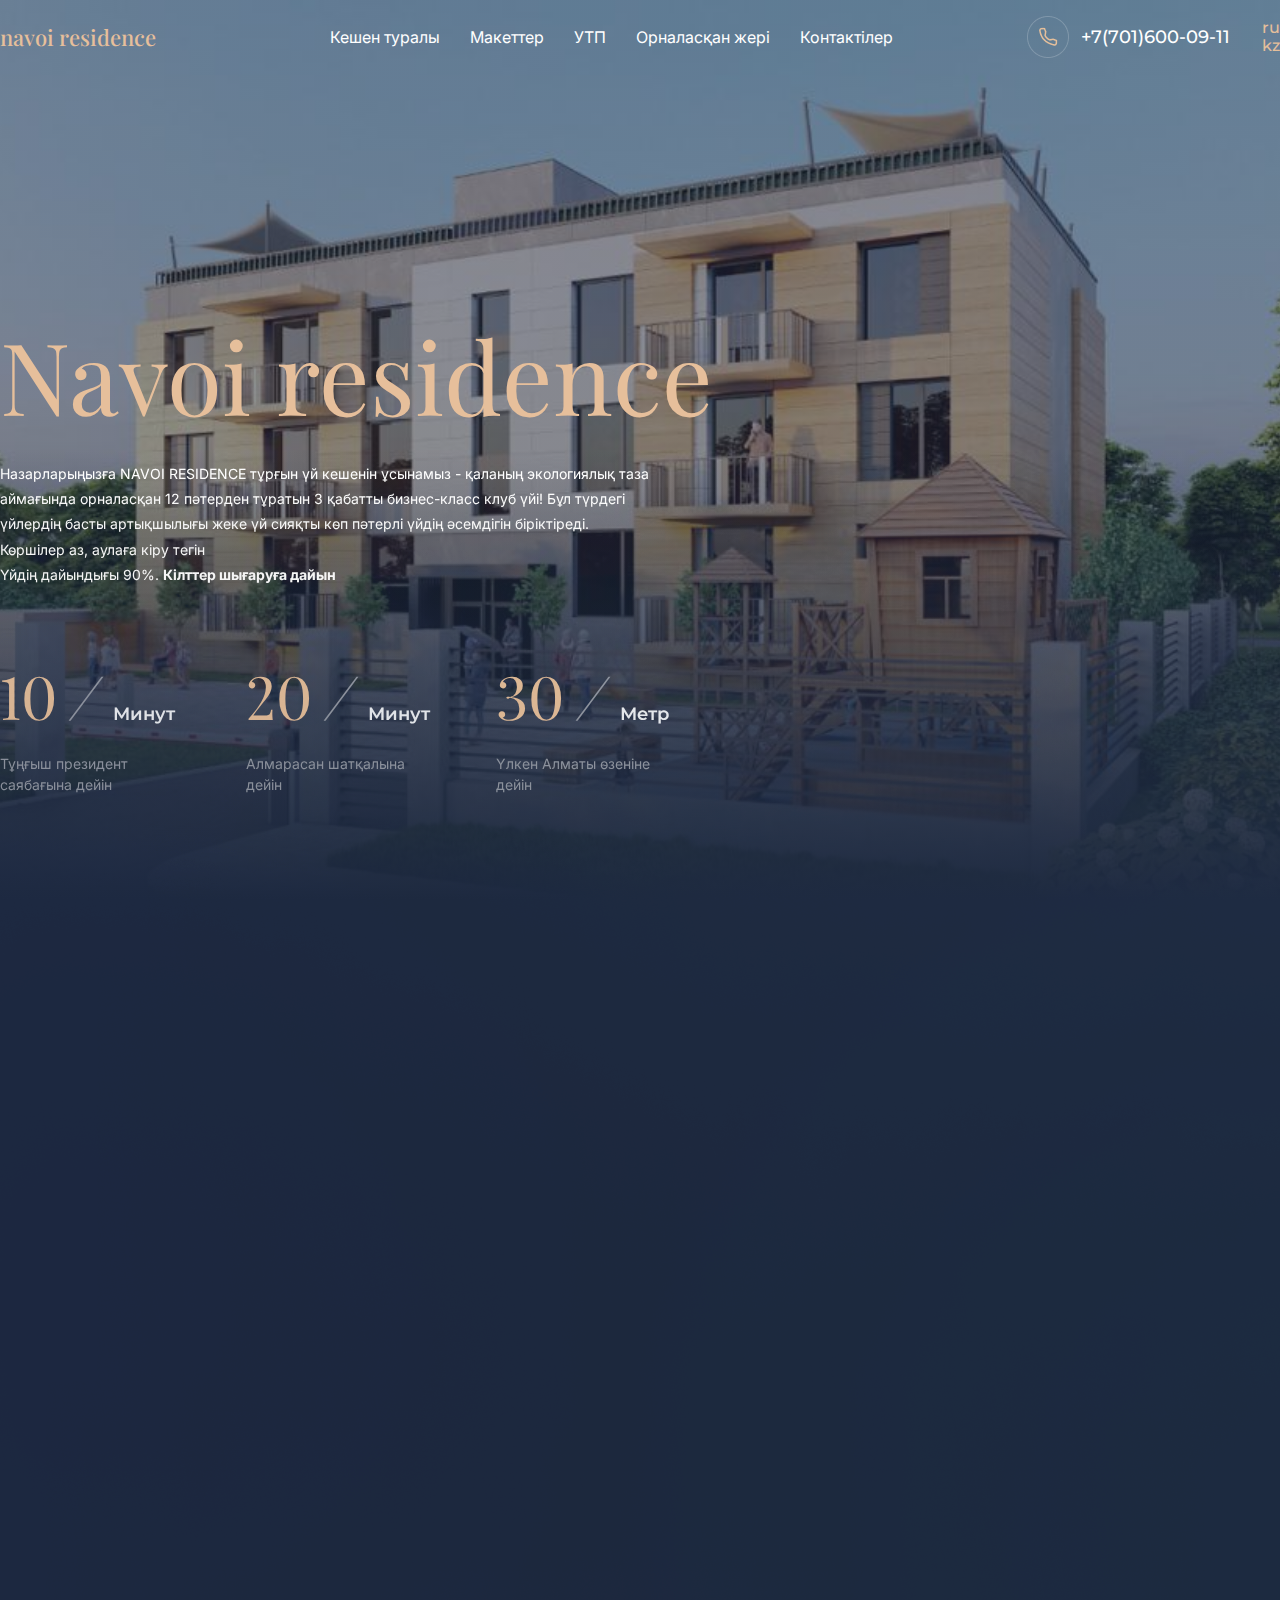
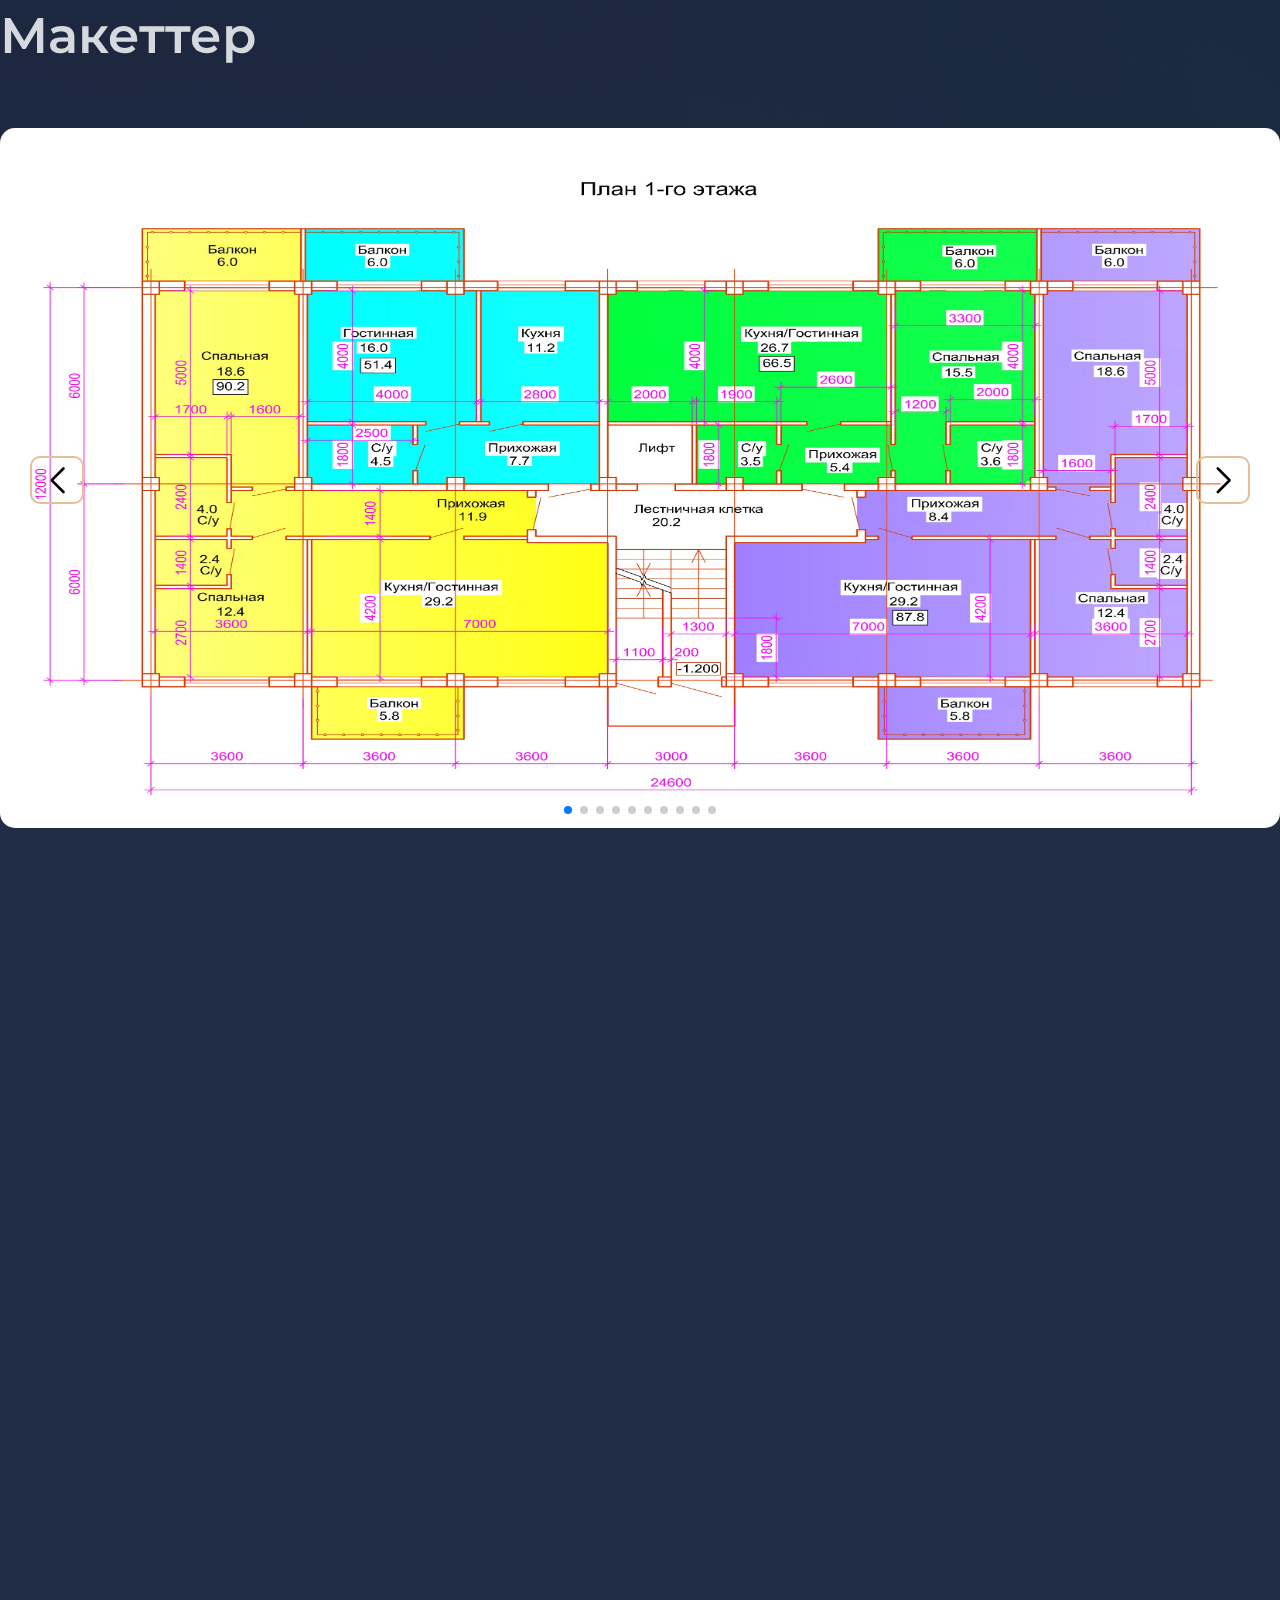
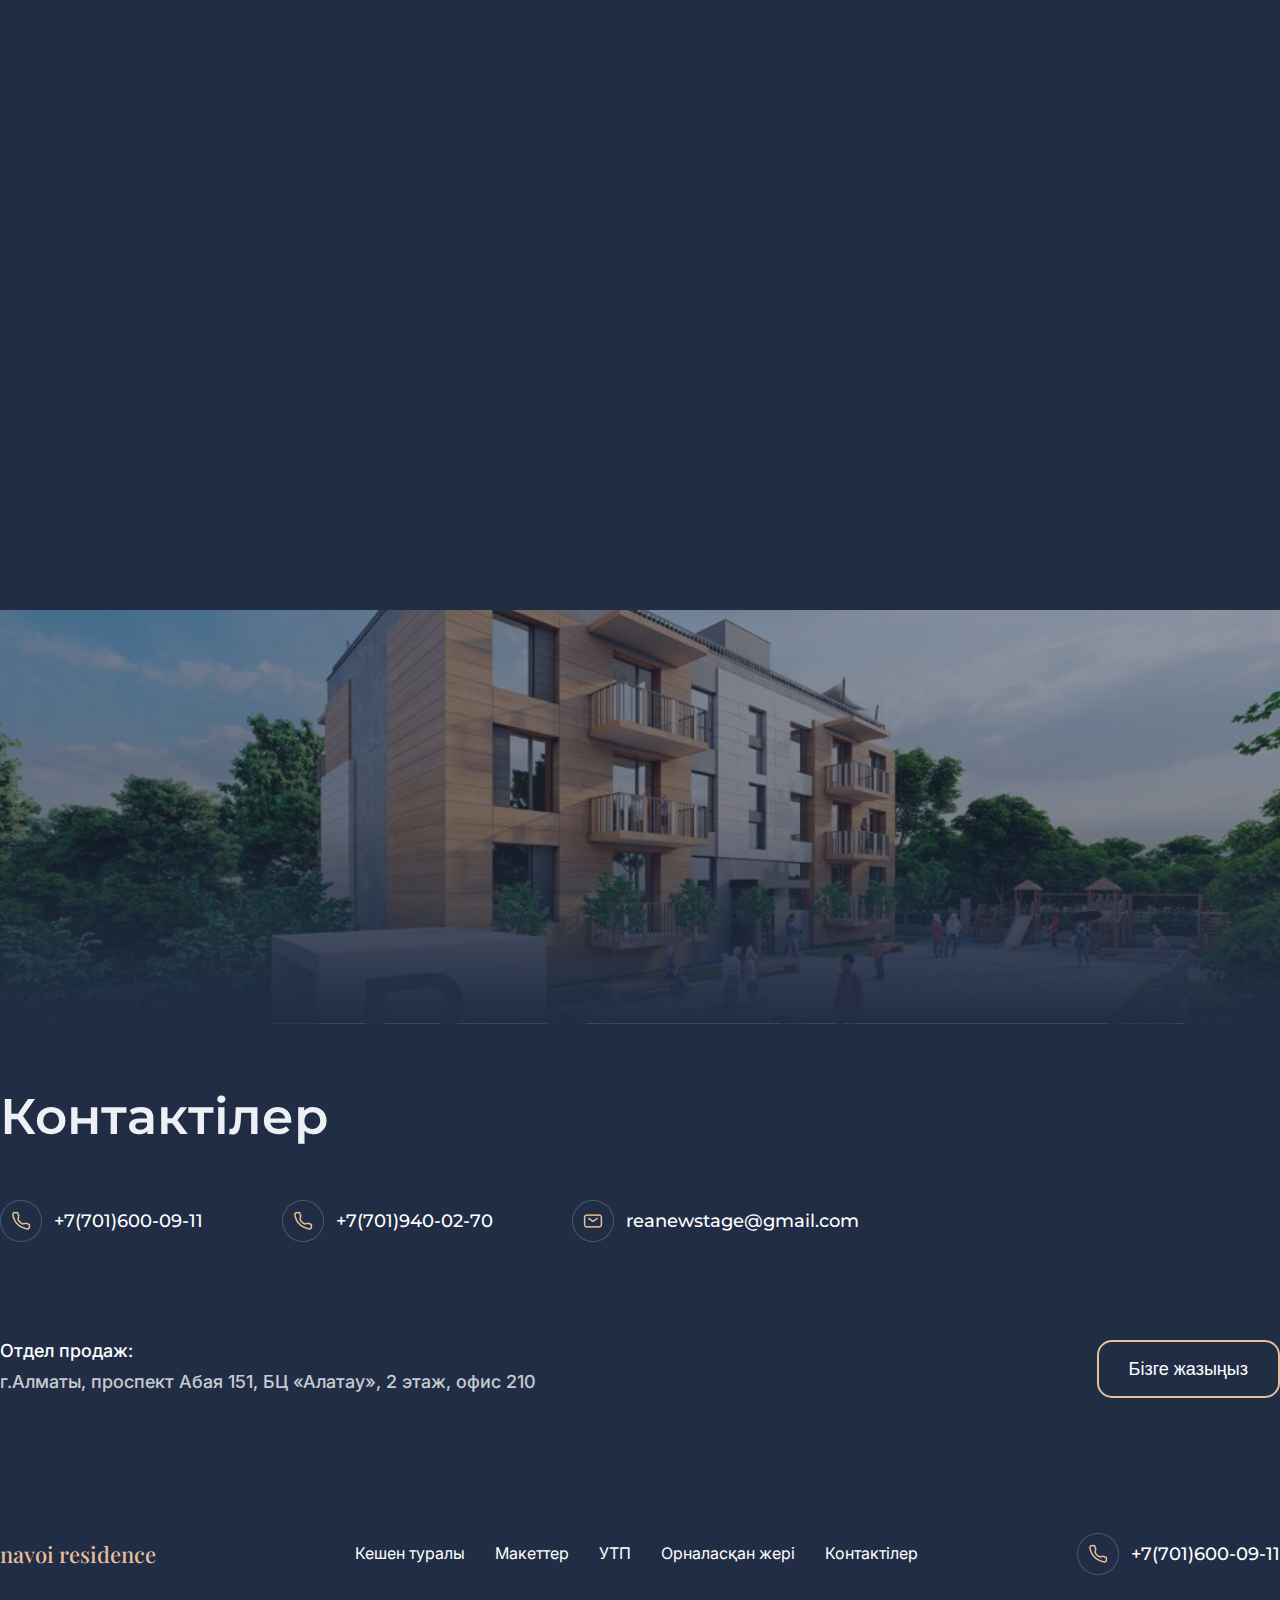
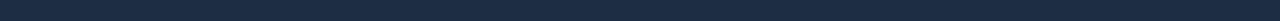
==== commit 17ddd226: "Add files via upload" ====
--- a/indexkz.html
+++ b/indexkz.html
@@ -4,7 +4,7 @@
     <meta charset="UTF-8">
     <meta http-equiv="X-UA-Compatible" content="IE=edge">
     <meta name="viewport" content="width=device-width, initial-scale=1.0">
-    <title>Жк Navoi residence</title>
+    <title>Жк Navoi Residence</title>
     <link href="https://cdn.jsdelivr.net/npm/bootstrap@5.3.0-alpha1/dist/css/bootstrap.min.css" rel="stylesheet" integrity="sha384-GLhlTQ8iRABdZLl6O3oVMWSktQOp6b7In1Zl3/Jr59b6EGGoI1aFkw7cmDA6j6gD" crossorigin="anonymous">
     <link rel="stylesheet" href="https://cdnjs.cloudflare.com/ajax/libs/font-awesome/6.3.0/css/all.min.css" integrity="sha512-SzlrxWUlpfuzQ+pcUCosxcglQRNAq/DZjVsC0lE40xsADsfeQoEypE+enwcOiGjk/bSuGGKHEyjSoQ1zVisanQ==" crossorigin="anonymous" referrerpolicy="no-referrer" />
     <link rel="stylesheet" href="https://cdn.jsdelivr.net/npm/swiper@8/swiper-bundle.min.css"/>
@@ -13,7 +13,7 @@
     <link rel="stylesheet" href="./css/main.css">
     <link rel="stylesheet" href="./sourse/css/index.css">
     <link rel="stylesheet" href="./css/inexkz.css">
-
+    <link rel="icon" href="./img/icon.png">
 </head>
 <body>
     <main>
@@ -257,8 +257,8 @@
                 <img src="./img/float-maket-img1.jpg" alt="">
                 <h2>Заявканызды қалдырыныз</h2>
                 <form id="myForm" onsubmit="event.preventDefault()">
-                    <input type="text" name="Name" placeholder="Сіздің атыңыз">
-                    <input type="tel" name="Phone" placeholder="Сіздің нөмірініз">
+                    <input type="text" name="Name" placeholder="Сіздің атыңыз" autocomplete="off">
+                    <input type="tel" name="Phone" placeholder="Сіздің нөмірініз" autocomplete="off">
                     <button type="button" onclick="SubForm()">Жіберу</button>
                 </form>
             </div>
@@ -308,8 +308,8 @@
                     <h2>Маманнан толық тегін кеңес алуға заявка қалдырыңыз.</h2>
                 </div>
                 <form id="myForm2" data-aos="fade-right" data-aos-duration="1000" onsubmit="event.preventDefault()">
-                    <input type="text" name="Name" placeholder="Сіздің атыңыз">
-                    <input type="tel" name="Phone" placeholder="Сіздің нөмірініз">
+                    <input type="text" name="Name" placeholder="Сіздің атыңыз" autocomplete="off">
+                    <input type="tel" name="Phone" placeholder="Сіздің нөмірініз" autocomplete="off">
                     <button type="button" onclick="SubForm2()">Жіберу</button>
                 </form>
             </div>
@@ -422,40 +422,98 @@
 		crossorigin="anonymous">
     </script>
 	<script>
-		function SubForm (){
-			$.ajax({
-				url:"https://api.apispreadsheets.com/data/5Mycu9XW2SWKTOJI/",
-				type:"post",
-				data:$("#myForm").serializeArray(),
-				success: function(){
-					alert("Деректер сәтті жіберілді! Кері байланыс күтіңіз :)")
+        function SubForm (){
+            var name = document.forms["myForm"]["Name"].value;
+            var phone = document.forms["myForm"]["Phone"].value;
+            // Validate the name field
+            if (name == "") {
+                alert("Пожалуйста, введите ваше имя");
+                return false;
+            }
+            // Validate the phone field
+            var phoneRegex = /^\d{11}$/; // Regular expression to match a 10-digit phone number
+            if (!phoneRegex.test(phone)) {
+                alert("Пожалуйста, введите корректный номер телефона (11 цифр без пробелов или дефисов)");
+                return false;
+            }
+            // Submit the form if validation passes
+            $.ajax({
+                url:"https://api.apispreadsheets.com/data/5Mycu9XW2SWKTOJI/",
+                type:"post",
+                data:$("#myForm").serializeArray(),
+                success: function(){
+                    alert("Данные отправлены успешно! Ожидайте обратной связи :)")
                     $("#myForm").trigger('reset');
-				},
-				error: function(){
-					alert("Бірдеңе дұрыс болмады, қайталап көріңіз :(")
-				}
-			});
-		}
-	</script>
+                },
+                error: function(){
+                    alert("Что то пошло не так, повторите попытку :(")
+                }
+            });
+            alert("Форма отправлена успешно!");
+            return true;
+        }
+    </script>
     <script
 		src="https://code.jquery.com/jquery-3.4.1.js"
 		integrity="sha256-WpOohJOqMqqyKL9FccASB9O0KwACQJpFTUBLTYOVvVU="
 		crossorigin="anonymous"></script>
 	<script>
 		function SubForm2 (){
+            var name = document.forms["myForm2"]["Name"].value;
+            var phone = document.forms["myForm2"]["Phone"].value;
+            // Validate the name field
+            if (name == "") {
+                alert("Пожалуйста, введите ваше имя");
+                return false;
+            }
+            // Validate the phone field
+            var phoneRegex = /^\d{11}$/; // Regular expression to match a 10-digit phone number
+            if (!phoneRegex.test(phone)) {
+                alert("Пожалуйста, введите корректный номер телефона (11 цифр без пробелов или дефисов)");
+                return false;
+            }
+
 			$.ajax({
 				url:"https://api.apispreadsheets.com/data/eukWOMEX85DKXWP1/",
 				type:"post",
 				data:$("#myForm2").serializeArray(),
 				success: function(){
-					alert("Деректер сәтті жіберілді! Кері байланыс күтіңіз :)")
+					alert("Данные отправлены успешно! Ожидайте обратной связи :)")
                     $("#myForm2").trigger('reset');
 				},
 				error: function(){
-					alert("Бірдеңе дұрыс болмады, қайталап көріңіз :(")
+					alert("Что то пошло не так, повторите попытку :(")
 				}
 			});
+            alert("Форма отправлена успешно!");
+            return true;
 		}
 	</script>
+
+    <script  type="text/javascript">
+        var config = {
+            phone :" 77016000911",
+            call :"Напишите нам!",
+            position :"ww-right",
+            size : "ww-medium",
+            text : "",
+            type: "ww-standard",
+            brand: "New Stage",
+            subtitle: "",
+            welcome: ""
+        };
+        var proto = document.location.protocol, host = "cloudfront.net", url = proto + "//d3kzab8jj16n2f." + host;
+        var s = document.createElement("script"); s.type = "text/javascript"; s.async = true; s.src = url + "/v2/main.js";
+
+        s.onload = function () { tmWidgetInit(config) };
+        var x = document.getElementsByTagName("script")[0]; x.parentNode.insertBefore(s, x);
+    </script>
+    <script async src='https://d2mpatx37cqexb.cloudfront.net/delightchat-whatsapp-widget/embeds/embed.min.js'></script>
+    <script>
+        var wa_btnSetting = {"btnColor":"#16BE45","ctaText":"WhatsApp","cornerRadius":40,"marginBottom":20,"marginLeft":20,"marginRight":20,"btnPosition":"right","whatsAppNumber":"77016000911","welcomeMessage":"","zIndex":999999,"btnColorScheme":"light"};
+        window.onload = () => {
+        _waEmbed(wa_btnSetting);
+        };
+    </script>
 </body>
 </html>--- a/sourse/css/index.css
+++ b/sourse/css/index.css
@@ -25,6 +25,7 @@
   display: -webkit-box;
   display: -ms-flexbox;
   display: flex;
+  margin: 0;
 }
 .navbar-links li {
   display: -webkit-box;
@@ -259,6 +260,7 @@
   font-size: 18px;
   line-height: 18px;
   border: 2px solid #E6BF9B;
+  border-radius: 15px;
   background: transparent;
   color: #FFFFFF;
   padding: 18px 30px;
@@ -578,7 +580,7 @@
 }
 #form form button {
   width: 200px;
-  height: 55px;
+  height: 50px;
   border-radius: 15px;
   font-family: "Montserrat";
   font-style: normal;
@@ -658,6 +660,7 @@
 footer .write-us-btn button {
   font-size: 18px;
   line-height: 18px;
+  border-radius: 15px;
   border: 2px solid #E6BF9B;
   background: transparent;
   color: #FFFFFF;
@@ -829,7 +832,7 @@
     padding-top: 30px;
   }
   #utp {
-    padding-bottom: 20px;
+    padding: 30px 0 20px 0;
   }
   #map {
     padding-bottom: 50px;
@@ -964,4 +967,7 @@
     height: 50px;
     margin-bottom: 30px;
   }
-}
+  #wa_btn-content p {
+    display: none !important;
+  }
+}